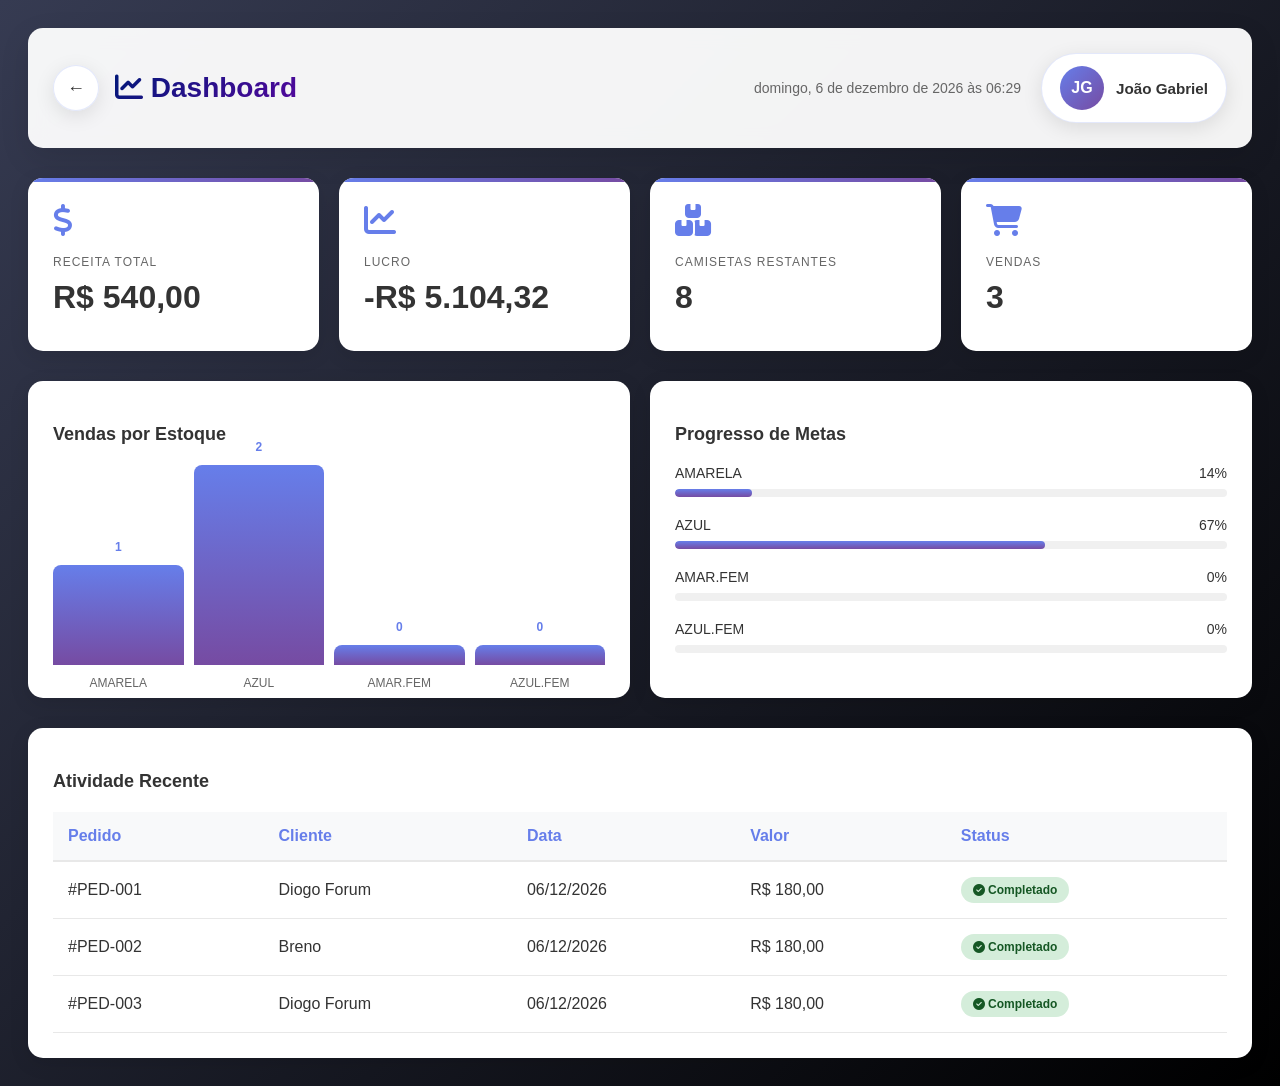
==== dashboard/dash.html @ a91e8b3b "feat: add user dashboard and profile management features - Created a new dashboard page (dash.html) " ====
<!DOCTYPE html>
<html lang="pt-BR">
<head>
    <meta charset="UTF-8">
    <meta name="viewport" content="width=device-width, initial-scale=1.0">
    <title>Dashboard Moderno</title>
    <link rel="stylesheet" href="https://cdnjs.cloudflare.com/ajax/libs/font-awesome/6.4.0/css/all.min.css">
    <link rel="stylesheet" href="dash.css">
</head>
<body>
    <div class="container">
        <!-- Header -->
        <div class="header">
            <div class="header-left">
                <a class="back-portfolio" href="../index.html" aria-label="Voltar ao Portfolio">←</a>
                <div>
                    <h1><i class="fas fa-chart-line"></i> Dashboard</h1>
                </div>
            </div>
            <div class="header-info">
                <div class="date-time">
                    <p id="datetime"></p>
                </div>
                <div class="user-menu">
                    <a class="user-button" href="../usuario.html">
                        <span id="dashboardAvatar" class="avatar">JG</span>
                        <span id="dashboardUserName" class="user-name">João Gabriel</span>
                    </a>
                </div>
            </div>
        </div>

        <!-- KPI Cards -->
        <div class="cards-grid">
            <div class="card">
                <div class="card-icon"><i class="fas fa-dollar-sign"></i></div>
                <div id="card-receita-titulo" class="card-title">Receita Total</div>
                <div id="card-receita-valor" class="card-value">R$ 0,00</div>
                <div id="card-receita-growth" class="card-growth"></div>
            </div>

            <div class="card">
                <div class="card-icon"><i class="fas fa-chart-line"></i></div>
                <div class="card-title">Lucro</div>
                <div id="card-lucro-valor" class="card-value">R$ 0,00</div>
                <div id="card-lucro-growth" class="card-growth"></div>
            </div>

            <div class="card">
                <div class="card-icon"><i class="fas fa-boxes"></i></div>
                <div class="card-title">CAMISETAS RESTANTES</div>
                <div id="card-estoque-restante-valor" class="card-value">0</div>
                <div id="card-estoque-growth" class="card-growth"></div>
            </div>

            <div class="card">
                <div class="card-icon"><i class="fas fa-shopping-cart"></i></div>
                <div class="card-title">Vendas</div>
                <div id="card-vendas-valor" class="card-value">0</div>
                <div id="card-vendas-growth" class="card-growth"></div>
            </div>
        </div>

        <!-- Charts Grid -->
        <div class="charts-grid">
            <!-- Bar Chart -->
            <div class="chart-container">
                <h3 id="chartTitle" class="chart-title">Vendas por Estoque</h3>
                <div class="bar-chart">
                    <div id="barra-amarela" class="bar">
                        <span class="bar-value">0</span>
                        <span class="bar-label">AMARELA</span>
                    </div>
                    <div id="barra-azul" class="bar">
                        <span class="bar-value">0</span>
                        <span class="bar-label">AZUL</span>
                    </div>
                    <div id="barra-amar-fem" class="bar">
                        <span class="bar-value">0</span>
                        <span class="bar-label">AMAR.FEM</span>
                    </div>
                    <div id="barra-azul-fem" class="bar">
                        <span class="bar-value">0</span>
                        <span class="bar-label">AZUL.FEM</span>
                    </div>
                </div>
            </div>

            <!-- Progress Chart -->
            <div class="chart-container">
                <h3 class="chart-title">Progresso de Metas</h3>

                <div id="progresso-amarela" class="progress-item">
                    <div class="progress-label">
                        <span class="progress-name">AMARELA</span>
                        <span class="progress-percent">0%</span>
                    </div>
                    <div class="progress-bar">
                        <div class="progress-fill" style="width: 0%"></div>
                    </div>
                </div>

                <div id="progresso-azul" class="progress-item">
                    <div class="progress-label">
                        <span class="progress-name">AZUL</span>
                        <span class="progress-percent">0%</span>
                    </div>
                    <div class="progress-bar">
                        <div class="progress-fill" style="width: 0%"></div>
                    </div>
                </div>

                <div id="progresso-amar-fem" class="progress-item">
                    <div class="progress-label">
                        <span class="progress-name">AMAR.FEM</span>
                        <span class="progress-percent">0%</span>
                    </div>
                    <div class="progress-bar">
                        <div class="progress-fill" style="width: 0%"></div>
                    </div>
                </div>

                <div id="progresso-azul-fem" class="progress-item">
                    <div class="progress-label">
                        <span class="progress-name">AZUL.FEM</span>
                        <span class="progress-percent">0%</span>
                    </div>
                    <div class="progress-bar">
                        <div class="progress-fill" style="width: 0%"></div>
                    </div>
                </div>
            </div>
        </div>

        <!-- Recent Activity Table -->
        <div class="table-container">
            <h3 class="chart-title">Atividade Recente</h3>
            <table>
                <thead>
                    <tr>
                        <th>Pedido</th>
                        <th>Cliente</th>
                        <th>Data</th>
                        <th>Valor</th>
                        <th>Status</th>
                    </tr>
                </thead>
                <tbody id="recentActivityBody"></tbody>
            </table>
        </div>

    </div>

    <script>
        function updateDateTime() {
            const now = new Date();
            const options = {
                weekday: "long",
                year: "numeric",
                month: "long",
                day: "numeric",
                hour: "2-digit",
                minute: "2-digit"
            };
            document.getElementById("datetime").textContent = now.toLocaleDateString("pt-BR", options);
        }

        function applySavedMode() {
            const saved = localStorage.getItem("darkMode");
            if (saved === "on") {
                document.body.classList.add("dark-mode");
            } else {
                document.body.classList.remove("dark-mode");
            }
        }

        function formatInitials(fullName) {
            const parts = fullName.trim().split(/\s+/).filter(Boolean);
            if (parts.length === 0) return "??";
            if (parts.length === 1) return parts[0].slice(0, 2).toUpperCase();
            return (parts[0][0] + parts[parts.length - 1][0]).toUpperCase();
        }

        function applyStoredProfile() {
            const name = localStorage.getItem("profileName") || "João Gabriel";
            const avatar = document.getElementById("dashboardAvatar");
            const nameEl = document.getElementById("dashboardUserName");
            if (avatar) avatar.textContent = formatInitials(name);
            if (nameEl) nameEl.textContent = name.length > 30 ? name.slice(0, 30) + "…" : name;
        }

        function normalizeText(value) {
            return String(value || '')
                .normalize('NFD')
                .replace(/[\u0300-\u036f]/g, '')
                .toLowerCase()
                .trim();
        }

        function parseCSV(csvText) {
            return csvText
                .replace(/\r/g, '')
                .split('\n')
                .map((line) => line.trim())
                .filter((line) => line.split(';').some((cell) => cell.trim() !== ''))
                .map((line) => line.split(';').map((cell) => cell.trim()));
        }

        function toNumber(value) {
            const numeric = parseFloat(
                String(value || '')
                    .replace(/\./g, '')
                    .replace(/,/g, '.')
                    .replace(/[^0-9.\-]/g, '')
            );
            return Number.isNaN(numeric) ? 0 : numeric;
        }
function formatCurrency(value) {
            const number = toNumber(value);
            return number.toLocaleString("pt-BR", {
                style: "currency",
                currency: "BRL",
                minimumFractionDigits: 2,
                maximumFractionDigits: 2
            });
        }

        function findHeaderIndex(rows, terms) {
            return rows.findIndex((row) =>
                terms.every((term) => row.some((cell) => normalizeText(cell).includes(normalizeText(term))))
            );
        }

        function getColumnIndex(row, term) {
            return row.findIndex((cell) => normalizeText(cell).includes(normalizeText(term)));
        }

        function setCardValues(summary) {
            const receitaEl = document.getElementById("card-receita-valor");
            const lucroEl = document.getElementById("card-lucro-valor");
            const vendasEl = document.getElementById("card-vendas-valor");
            const estoqueEl = document.getElementById("card-estoque-restante-valor");
            if (receitaEl) {
                receitaEl.textContent = formatCurrency(summary.receita);
            }
            if (lucroEl) {
                lucroEl.textContent = formatCurrency(summary.lucro);
                lucroEl.style.color = summary.lucro < 0 ? "#ff4d4f" : "";
            }
            if (vendasEl) {
                vendasEl.textContent = String(summary.totalVendas);
            }
            if (estoqueEl) {
                estoqueEl.textContent = String(summary.totalEstoqueRestante);
            }
        }

        function updateProgress(id, percent) {
            const progressItem = document.getElementById(id);
            if (!progressItem) return;
            const percentEl = progressItem.querySelector(".progress-percent");
            const fillEl = progressItem.querySelector(".progress-fill");
            if (percentEl) {
                percentEl.textContent = `${percent}%`;
            }
            if (fillEl) {
                fillEl.style.width = `${percent}%`;
            }
        }

        function renderClientRows(clients) {
            const tbody = document.getElementById("recentActivityBody");
            if (!tbody) return;
            tbody.innerHTML = "";
            clients.forEach((client, index) => {
                const row = document.createElement("tr");
                row.innerHTML = `
                    <td>#PED-${String(index + 1).padStart(3, "0")}</td>
                    <td>${client.name}</td>
                    <td>${client.date}</td>
                    <td>${client.value}</td>
                    <td><span class="status-badge status-active"><i class="fas fa-check-circle"></i> Completado</span></td>
                `;
                tbody.appendChild(row);
            });
        }

        async function carregarDadosDashboard() {
            try {
                const response = await fetch("Gastos.Ganhos.csv");
                if (!response.ok) {
                    throw new Error(`Falha no fetch: ${response.status}`);
                }
                const csvText = await response.text();
                const rows = parseCSV(csvText);

                const summaryHeaderIndex = findHeaderIndex(rows, ["Total Recebido", "Lucro"]);
                if (summaryHeaderIndex >= 0 && rows[summaryHeaderIndex + 1]) {
                    const headerRow = rows[summaryHeaderIndex];
                    const dataRow = rows[summaryHeaderIndex + 1];
                    const receitaIndex = getColumnIndex(headerRow, "Total Recebido");
                    const lucroIndex = getColumnIndex(headerRow, "Lucro");
                    setCardValues({
                        receita: dataRow[receitaIndex] || "0",
                        lucro: dataRow[lucroIndex] || "0",
                        totalVendas: 0,
                        totalEstoqueRestante: 0
                    });
                }

                const stockBlocks = ["AMARELA", "AZUL", "AMAR.FEM", "AZUL.FEM"].map((name) => ({
                    name,
                    total: 0,
                    sold: 0,
                    remaining: 0
                }));

                for (let rowIndex = 0; rowIndex < rows.length; rowIndex += 1) {
                    const row = rows[rowIndex];
                    const blockName = normalizeText(row[13] || "");
                    const blockIndex = stockBlocks.findIndex((block) => normalizeText(block.name) === blockName);
                    if (blockIndex < 0) continue;
                    const isHeaderRow = normalizeText(row[14] || "") === "quantidade" &&
                        normalizeText(row[15] || "") === "quantidade vendida" &&
                        normalizeText(row[16] || "") === "quantidade restante";
                    if (!isHeaderRow) continue;

                    for (let nextIndex = rowIndex + 1; nextIndex < rows.length; nextIndex += 1) {
                        const nextRow = rows[nextIndex];
                        const nextBlockName = normalizeText(nextRow[13] || "");
                        if (!nextBlockName) break;
                        if (["pacote"].includes(nextBlockName) || stockBlocks.some((block) => normalizeText(block.name) === nextBlockName && normalizeText(rows[nextIndex][14] || "") === "quantidade")) {
                            break;
                        }
                        const quantity = toNumber(nextRow[14] || "0");
                        const sold = toNumber(nextRow[15] || "0");
                        const remaining = toNumber(nextRow[16] || "0");
                        if (quantity === 0 && sold === 0 && remaining === 0) continue;
                        stockBlocks[blockIndex].total += quantity;
                        stockBlocks[blockIndex].sold += sold;
                        stockBlocks[blockIndex].remaining += remaining;
                    }
                }

                const totalVendas = stockBlocks.reduce((sum, block) => sum + block.sold, 0);
                const totalEstoqueRestante = stockBlocks.reduce((sum, block) => sum + block.remaining, 0);
                const maxSold = Math.max(...stockBlocks.map((block) => block.sold), 1);

                stockBlocks.forEach((block) => {
                    const idMap = {
                        "AMARELA": "barra-amarela",
                        "AZUL": "barra-azul",
                        "AMAR.FEM": "barra-amar-fem",
                        "AZUL.FEM": "barra-azul-fem"
                    };
                    const progressMap = {
                        "AMARELA": "progresso-amarela",
                        "AZUL": "progresso-azul",
                        "AMAR.FEM": "progresso-amar-fem",
                        "AZUL.FEM": "progresso-azul-fem"
                    };
                    const barHeight = Math.max(10, Math.round((block.sold / maxSold) * 100));
                    const soldPercent = block.total > 0 ? Math.round((block.sold / block.total) * 100) : 0;

                    const barEl = document.getElementById(idMap[block.name]);
                    if (barEl) {
                        barEl.style.height = `${barHeight}%`;
                        const valueSpan = barEl.querySelector(".bar-value");
                        const labelSpan = barEl.querySelector(".bar-label");
                        if (valueSpan) valueSpan.textContent = String(block.sold);
                        if (labelSpan) labelSpan.textContent = block.name;
                    }

                    updateProgress(progressMap[block.name], soldPercent);
                });

                setCardValues({
                    receita: document.getElementById("card-receita-valor")?.textContent || "0",
                    lucro: document.getElementById("card-lucro-valor")?.textContent || "0",
                    totalVendas,
                    totalEstoqueRestante
                });

                const clientHeaderIndex = findHeaderIndex(rows, ["Cliente", "Metodo de pagamento", "Valor Pago"]);
                if (clientHeaderIndex >= 0) {
                    const clientHeader = rows[clientHeaderIndex];
                    const clienteCol = getColumnIndex(clientHeader, "Cliente");
                    const metodoCol = getColumnIndex(clientHeader, "Metodo de pagamento");
                    const valorCol = getColumnIndex(clientHeader, "Valor Pago");
                    const clients = [];

                    for (let nextIndex = clientHeaderIndex + 1; nextIndex < rows.length; nextIndex += 1) {
                        const nextRow = rows[nextIndex];
                        const name = nextRow[clienteCol] || "";
                        const method = nextRow[metodoCol] || "";
                        const value = nextRow[valorCol] || "";
                        if (!name && !method && !value) break;
                        if (!name || !method) continue;
                        clients.push({
                            name,
                            method,
                            value: formatCurrency(value),
                            date: new Date().toLocaleDateString("pt-BR")
                        });
                    }

                    renderClientRows(clients);
                }
            } catch (error) {
                console.error("Erro ao carregar dados do dashboard:", error);
            }
        }

        document.addEventListener("DOMContentLoaded", () => {
            updateDateTime();
            applySavedMode();
            applyStoredProfile();
            carregarDadosDashboard();
        });
    </script>
</body>
</html>
---- dashboard/dash.css ----
:root {
    --bg: linear-gradient(135deg, #363b52 0%, #000000 100%);
    --text: #333;
    --muted: #666;
    --card-bg: #ffffff;
    --panel-bg: rgba(255, 255, 255, 0.95);
    --header-gradient: linear-gradient(135deg, #021879 0%, #52089c 100%);
    --accent: #667eea;
    --bar-bg: linear-gradient(180deg, #667eea 0%, #764ba2 100%);
    --progress-bg: #f0f0f0;
    --input-bg: #f9fbff;
    --input-border: #d9e1f1;
    --setting-bg: #f7f8ff;
    --dropdown-bg: white;
    --table-head-bg: #f8f9fa;
    --row-hover-bg: #f8f9fa;
    --shadow: 0 5px 20px rgba(0, 0, 0, 0.1);
    --shadow-strong: 0 10px 30px rgba(0, 0, 0, 0.1);
}

body {
    font-family: 'Segoe UI', Tahoma, Geneva, Verdana, sans-serif;
    background: var(--bg);
    color: var(--text);
    min-height: 100vh;
    padding: 20px;
}

body.dark-mode {
    --bg: linear-gradient(135deg, #09101f 0%, #141b34 100%);
    --text: #e9efff;
    --muted: #9cb3d7;
    --card-bg: rgba(15, 20, 38, 0.98);
    --panel-bg: rgba(14, 19, 36, 0.92);
    --header-gradient: linear-gradient(135deg, #7298ff 0%, #b16cff 100%);
    --accent: #7d9bff;
    --bar-bg: linear-gradient(180deg, #7d9bff 0%, #8e72ff 100%);
    --progress-bg: rgba(255, 255, 255, 0.08);
    --input-bg: rgba(255, 255, 255, 0.05);
    --input-border: rgba(255, 255, 255, 0.14);
    --setting-bg: rgba(255, 255, 255, 0.06);
    --dropdown-bg: rgba(18, 24, 44, 0.97);
    --table-head-bg: rgba(24, 33, 62, 0.92);
    --row-hover-bg: rgba(24, 33, 62, 0.92);
    --shadow: 0 5px 20px rgba(0, 0, 0, 0.24);
    --shadow-strong: 0 10px 30px rgba(0, 0, 0, 0.28);
}

.container {
    max-width: 1400px;
    margin: 0 auto;
}

.panel-loading {
    display: flex;
    justify-content: center;
    align-items: center;
    min-height: 180px;
    color: var(--muted);
    font-size: 1rem;
}

.panel-error {
    padding: 24px;
    background: var(--panel-bg);
    border-radius: 18px;
    box-shadow: var(--shadow);
    color: var(--text);
    text-align: center;
}

/* Header */
.header {
    background: var(--panel-bg);
    backdrop-filter: blur(10px);
    padding: 25px;
    border-radius: 15px;
    margin-bottom: 30px;
    display: flex;
    justify-content: space-between;
    align-items: center;
    box-shadow: 0 10px 30px rgba(0, 0, 0, 0.1);
}

.header-left {
    display: flex;
    align-items: center;
    gap: 16px;
}

.back-portfolio {
    width: 44px;
    height: 44px;
    display: inline-flex;
    align-items: center;
    justify-content: center;
    border-radius: 50%;
    background: rgba(255, 255, 255, 0.95);
    color: var(--text);
    text-decoration: none;
    font-size: 18px;
    border: 1px solid rgba(102, 126, 234, 0.18);
    box-shadow: var(--shadow);
    transition: transform 0.2s ease, box-shadow 0.2s ease, background 0.2s ease;
}

.back-portfolio:hover {
    transform: translateY(-1px);
    box-shadow: 0 14px 30px rgba(15, 40, 75, 0.14);
}

body.dark-mode .back-portfolio {
    background: rgba(255, 255, 255, 0.08);
    border-color: rgba(255, 255, 255, 0.18);
    color: var(--text);
}

.header h1 {
    color: var(--text);
    font-size: 28px;
    background: var(--header-gradient);
    -webkit-background-clip: text;
    -webkit-text-fill-color: transparent;
    background-clip: text;
}

.header-info {
    display: flex;
    gap: 20px;
    align-items: center;
}

.user-button {
    display: inline-flex;
    align-items: center;
    gap: 12px;
    padding: 12px 18px;
    border-radius: 999px;
    background: var(--card-bg);
    color: var(--text);
    text-decoration: none;
    font-weight: 700;
    border: 1px solid rgba(102, 126, 234, 0.18);
    box-shadow: var(--shadow);
    transition: transform 0.2s ease, box-shadow 0.2s ease, background 0.2s ease;
}

.user-button:hover {
    transform: translateY(-1px);
    box-shadow: 0 14px 30px rgba(0, 0, 0, 0.16);
}

.user-button .avatar {
    width: 44px;
    height: 44px;
    border-radius: 50%;
    display: inline-flex;
    align-items: center;
    justify-content: center;
    background: linear-gradient(135deg, #667eea 0%, #764ba2 100%);
    color: white;
    font-weight: 800;
}

.user-button .user-name {
    font-size: 0.95rem;
    color: var(--text);
}

body.dark-mode .user-button {
    background: rgba(255, 255, 255, 0.05);
    border-color: rgba(255, 255, 255, 0.12);
}

body.dark-mode .user-button .user-name {
    color: var(--text);
}

.date-time {
    color: var(--muted);
    font-size: 14px;
}

/* Cards Grid */
.cards-grid {
    display: grid;
    grid-template-columns: repeat(auto-fit, minmax(250px, 1fr));
    gap: 20px;
    margin-bottom: 30px;
}

.card {
    background: var(--card-bg);
    padding: 25px;
    border-radius: 15px;
    box-shadow: var(--shadow);
    transition: all 0.3s ease;
    position: relative;
    overflow: hidden;
    animation: slideIn 0.5s ease-out;
}

.card:hover {
    transform: translateY(-10px);
    box-shadow: 0 15px 40px rgba(0, 0, 0, 0.2);
}

.card::before {
    content: '';
    position: absolute;
    top: 0;
    left: 0;
    right: 0;
    height: 4px;
    background: linear-gradient(90deg, #667eea, #764ba2);
}

.card-icon {
    font-size: 32px;
    margin-bottom: 15px;
    color: #667eea;
}

.card-title {
    color: var(--muted);
    font-size: 12px;
    text-transform: uppercase;
    letter-spacing: 1px;
    margin-bottom: 10px;
}

.card-value {
    font-size: 32px;
    font-weight: bold;
    color: var(--text);
    margin-bottom: 10px;
}

.card-growth {
    font-size: 13px;
    color: #27ae60;
}

.card-growth.negative {
    color: #e74c3c;
}

/* Charts Grid */
.charts-grid {
    display: grid;
    grid-template-columns: repeat(auto-fit, minmax(300px, 1fr));
    gap: 20px;
    margin-bottom: 30px;
}

.chart-container {
    background: var(--card-bg);
    padding: 25px;
    border-radius: 15px;
    box-shadow: var(--shadow);
    animation: slideIn 0.5s ease-out;
}

.chart-title {
    font-size: 18px;
    font-weight: 600;
    color: var(--text);
    margin-bottom: 20px;
}

/* Bar Chart */
.bar-chart {
    display: flex;
    align-items: flex-end;
    gap: 10px;
    height: 200px;
    justify-content: space-around;
}

.bar {
    flex: 1;
    background: var(--bar-bg);
    border-radius: 8px 8px 0 0;
    position: relative;
    transition: all 0.3s ease;
}

.bar:hover {
    filter: brightness(1.1);
}

.bar-1 { height: 40%; }
.bar-2 { height: 55%; }
.bar-3 { height: 65%; }
.bar-4 { height: 72%; }
.bar-5 { height: 85%; }

.bar-label {
    position: absolute;
    bottom: -25px;
    left: 0;
    right: 0;
    text-align: center;
    font-size: 12px;
    color: var(--muted);
}

.bar-value {
    position: absolute;
    top: -25px;
    left: 0;
    right: 0;
    text-align: center;
    font-size: 12px;
    font-weight: bold;
    color: var(--accent);
}

/* Progress Bars */
.progress-item {
    margin-bottom: 20px;
}

.progress-label {
    display: flex;
    justify-content: space-between;
    margin-bottom: 8px;
    font-size: 14px;
    color: var(--text);
}

.progress-bar {
    width: 100%;
    height: 8px;
    background: var(--progress-bg);
    border-radius: 4px;
    overflow: hidden;
}

.progress-fill {
    height: 100%;
    background: var(--bar-bg);
    border-radius: 4px;
    transition: width 0.5s ease;
}

.progress-75 { width: 75%; }
.progress-92 { width: 92%; }
.progress-68 { width: 68%; }
.progress-88 { width: 88%; }

/* Table */
.table-container {
    background: var(--card-bg);
    padding: 25px;
    border-radius: 15px;
    box-shadow: var(--shadow);
    overflow-x: auto;
    animation: slideIn 0.5s ease-out;
}

table {
    width: 100%;
    border-collapse: collapse;
}

thead {
    background: var(--table-head-bg);
}

th {
    padding: 15px;
    text-align: left;
    color: var(--accent);
    font-weight: 600;
    border-bottom: 2px solid #e8e8e8;
}

td {
    padding: 15px;
    border-bottom: 1px solid #e8e8e8;
    color: var(--text);
}

tr:hover {
    background: var(--row-hover-bg);
}

.status-badge {
    display: inline-block;
    padding: 6px 12px;
    border-radius: 20px;
    font-size: 12px;
    font-weight: 600;
}

.status-active {
    background: #d4edda;
    color: #155724;
}

.status-pending {
    background: #fff3cd;
    color: #856404;
}

.status-inactive {
    background: #f8d7da;
    color: #721c24;
}

/* Animations */
@keyframes slideIn {
    from {
        opacity: 0;
        transform: translateY(20px);
    }
    to {
        opacity: 1;
        transform: translateY(0);
    }
}

/* Responsive */
@media (max-width: 768px) {
    .header {
        flex-direction: column;
        text-align: center;
        gap: 15px;
    }

    .header-info {
        flex-direction: column;
    }

    .cards-grid {
        grid-template-columns: 1fr;
    }

    .charts-grid {
        grid-template-columns: 1fr;
    }
}
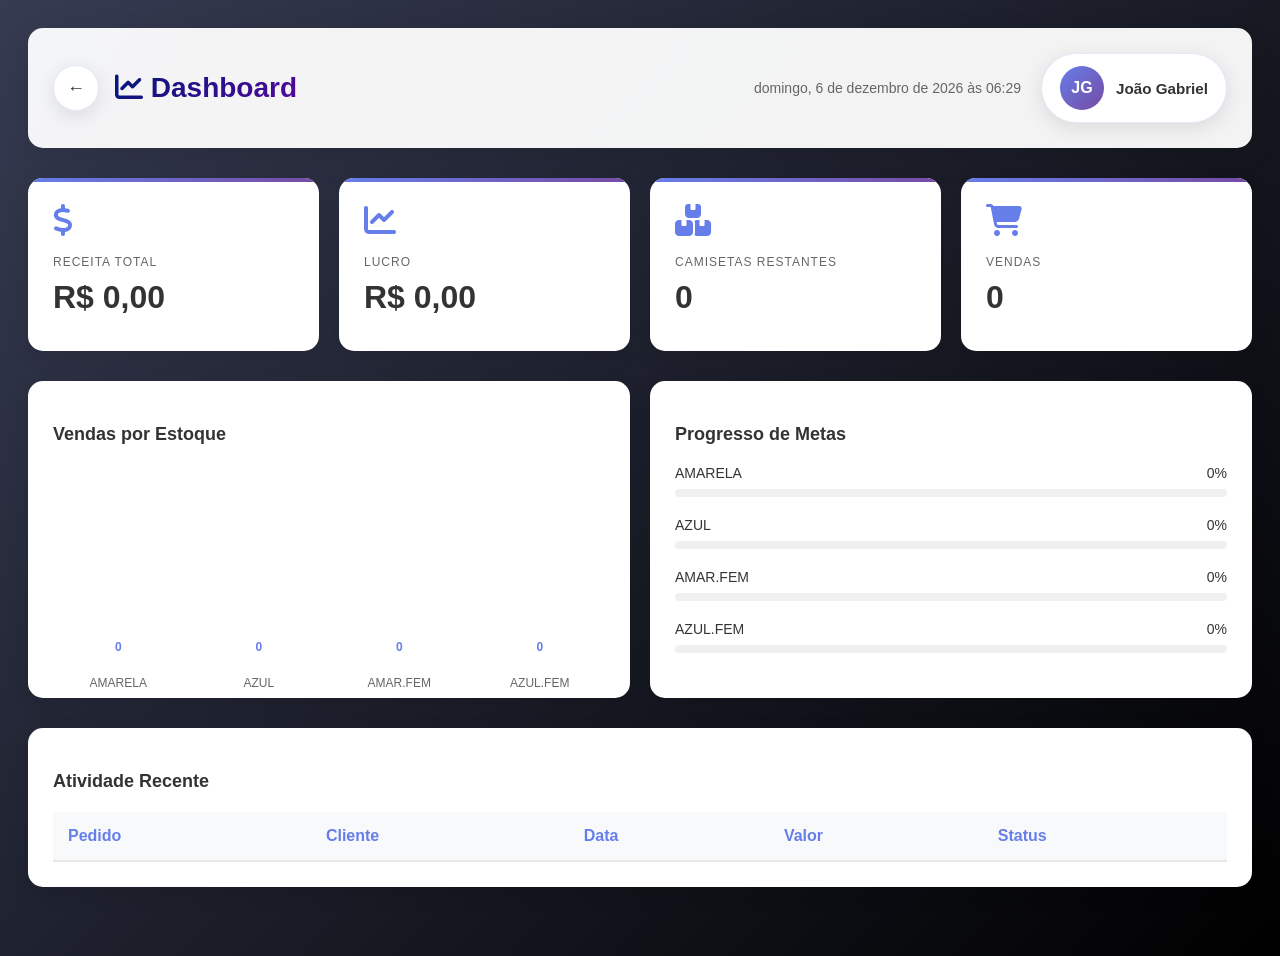
==== commit 07c6f129: "commit para desligar" ====
--- a/dashboard/dash.html
+++ b/dashboard/dash.html
@@ -151,272 +151,184 @@
 
     </div>
 
-    <script>
-        function updateDateTime() {
-            const now = new Date();
-            const options = {
-                weekday: "long",
-                year: "numeric",
-                month: "long",
-                day: "numeric",
-                hour: "2-digit",
-                minute: "2-digit"
-            };
-            document.getElementById("datetime").textContent = now.toLocaleDateString("pt-BR", options);
-        }
-
-        function applySavedMode() {
-            const saved = localStorage.getItem("darkMode");
-            if (saved === "on") {
-                document.body.classList.add("dark-mode");
-            } else {
-                document.body.classList.remove("dark-mode");
-            }
-        }
-
-        function formatInitials(fullName) {
-            const parts = fullName.trim().split(/\s+/).filter(Boolean);
-            if (parts.length === 0) return "??";
-            if (parts.length === 1) return parts[0].slice(0, 2).toUpperCase();
-            return (parts[0][0] + parts[parts.length - 1][0]).toUpperCase();
-        }
-
-        function applyStoredProfile() {
-            const name = localStorage.getItem("profileName") || "João Gabriel";
-            const avatar = document.getElementById("dashboardAvatar");
-            const nameEl = document.getElementById("dashboardUserName");
-            if (avatar) avatar.textContent = formatInitials(name);
-            if (nameEl) nameEl.textContent = name.length > 30 ? name.slice(0, 30) + "…" : name;
-        }
-
-        function normalizeText(value) {
-            return String(value || '')
-                .normalize('NFD')
-                .replace(/[\u0300-\u036f]/g, '')
-                .toLowerCase()
-                .trim();
-        }
-
-        function parseCSV(csvText) {
-            return csvText
-                .replace(/\r/g, '')
-                .split('\n')
-                .map((line) => line.trim())
-                .filter((line) => line.split(';').some((cell) => cell.trim() !== ''))
-                .map((line) => line.split(';').map((cell) => cell.trim()));
-        }
-
-        function toNumber(value) {
-            const numeric = parseFloat(
-                String(value || '')
-                    .replace(/\./g, '')
-                    .replace(/,/g, '.')
-                    .replace(/[^0-9.\-]/g, '')
-            );
-            return Number.isNaN(numeric) ? 0 : numeric;
-        }
-function formatCurrency(value) {
-            const number = toNumber(value);
-            return number.toLocaleString("pt-BR", {
-                style: "currency",
-                currency: "BRL",
-                minimumFractionDigits: 2,
-                maximumFractionDigits: 2
+                    <script>
+function updateDateTime() {
+    const now = new Date();
+    const options = {
+        weekday: "long",
+        year: "numeric",
+        month: "long",
+        day: "numeric",
+        hour: "2-digit",
+        minute: "2-digit"
+    };
+    const datetime = document.getElementById("datetime");
+    if (datetime) {
+        datetime.textContent = now.toLocaleDateString("pt-BR", options);
+    }
+}
+
+function applySavedMode() {
+    const saved = localStorage.getItem("darkMode");
+    if (saved === "on") {
+        document.body.classList.add("dark-mode");
+    } else {
+        document.body.classList.remove("dark-mode");
+    }
+}
+
+function formatInitials(fullName) {
+    const parts = fullName.trim().split(/\s+/).filter(Boolean);
+    if (parts.length === 0) return "??";
+    if (parts.length === 1) return parts[0].slice(0, 2).toUpperCase();
+    return (parts[0][0] + parts[parts.length - 1][0]).toUpperCase();
+}
+
+function applyStoredProfile() {
+    const name = localStorage.getItem("profileName") || "João Gabriel";
+    const avatar = document.getElementById("dashboardAvatar");
+    const nameEl = document.getElementById("dashboardUserName");
+    if (avatar) avatar.textContent = formatInitials(name);
+    if (nameEl) nameEl.textContent = name.length > 30 ? name.slice(0, 30) + "…" : name;
+}
+
+window.onload = async function carregarDadosDashboard() {
+    updateDateTime();
+    applySavedMode();
+    applyStoredProfile();
+
+    try {
+        const url = 'https://docs.google.com/spreadsheets/d/e/2PACX-1vTMzFzlSDwUT0Q9s-rnZiRWW0VIz5W09lz6qm_vE_nCIybGKQ9UTXbkA_F9deydKymZ4_5dzcCixJPI/pub?output=csv';
+        const resposta = await fetch(url);
+        const textoCSV = await resposta.text();
+        
+        // Quebra as linhas limpando retornos de carro
+        const linhas = textoCSV.split(/\r?\n/);
+        
+        const estoque = {
+            'AMARELA': { total: 0, vendido: 0 },
+            'AZUL': { total: 0, vendido: 0 },
+            'AMAR.FEM': { total: 0, vendido: 0 },
+            'AZUL.FEM': { total: 0, vendido: 0 }
+        };
+        
+        let blocoAtual = null;
+        const tabelaClientesBody = document.getElementById('recentActivityBody');
+        if (tabelaClientesBody) tabelaClientesBody.innerHTML = '';
+
+        for (let i = 0; i < linhas.length; i++) {
+            let linha = linhas[i].trim();
+            if (!linha) continue;
+
+            // Divide por vírgula considerando possíveis aspas do Sheets
+            let colunas = linha.split(/,(?=(?:(?:[^"]*"){2})*[^"]*$)/);
+            // Limpa as aspas de todas as células de forma robusta
+            let dados = colunas.map(c => c.replace(/^"|"$/g, '').trim());
+
+            // 1. FINANCEIRO (Busca dinâmica por texto em qualquer coluna)
+            dados.forEach((celula, idx) => {
+                if (celula.includes("Total Recebido") && dados[idx + 1]) {
+                    faturamento = parseFloat(dados[idx + 1].replace(/\./g, '').replace(',', '.')) || 0;
+                }
+                if (celula.includes("Lucro") && dados[idx + 1]) {
+                    lucro = parseFloat(dados[idx + 1].replace(/\./g, '').replace(',', '.')) || 0;
+                }
             });
-        }
-
-        function findHeaderIndex(rows, terms) {
-            return rows.findIndex((row) =>
-                terms.every((term) => row.some((cell) => normalizeText(cell).includes(normalizeText(term))))
-            );
-        }
-
-        function getColumnIndex(row, term) {
-            return row.findIndex((cell) => normalizeText(cell).includes(normalizeText(term)));
-        }
-
-        function setCardValues(summary) {
-            const receitaEl = document.getElementById("card-receita-valor");
-            const lucroEl = document.getElementById("card-lucro-valor");
-            const vendasEl = document.getElementById("card-vendas-valor");
-            const estoqueEl = document.getElementById("card-estoque-restante-valor");
-            if (receitaEl) {
-                receitaEl.textContent = formatCurrency(summary.receita);
-            }
-            if (lucroEl) {
-                lucroEl.textContent = formatCurrency(summary.lucro);
-                lucroEl.style.color = summary.lucro < 0 ? "#ff4d4f" : "";
-            }
-            if (vendasEl) {
-                vendasEl.textContent = String(summary.totalVendas);
-            }
-            if (estoqueEl) {
-                estoqueEl.textContent = String(summary.totalEstoqueRestante);
-            }
-        }
-
-        function updateProgress(id, percent) {
-            const progressItem = document.getElementById(id);
-            if (!progressItem) return;
-            const percentEl = progressItem.querySelector(".progress-percent");
-            const fillEl = progressItem.querySelector(".progress-fill");
-            if (percentEl) {
-                percentEl.textContent = `${percent}%`;
-            }
-            if (fillEl) {
-                fillEl.style.width = `${percent}%`;
-            }
-        }
-
-        function renderClientRows(clients) {
-            const tbody = document.getElementById("recentActivityBody");
-            if (!tbody) return;
-            tbody.innerHTML = "";
-            clients.forEach((client, index) => {
-                const row = document.createElement("tr");
-                row.innerHTML = `
-                    <td>#PED-${String(index + 1).padStart(3, "0")}</td>
-                    <td>${client.name}</td>
-                    <td>${client.date}</td>
-                    <td>${client.value}</td>
-                    <td><span class="status-badge status-active"><i class="fas fa-check-circle"></i> Completado</span></td>
+
+            // 2. ESTOQUE (Busca nas colunas centrais)
+            for (let j = 0; j < dados.length; j++) {
+                let valorCaixaalta = dados[j].toUpperCase();
+                if (['AMARELA', 'AZUL', 'AMAR.FEM', 'AZUL.FEM'].includes(valorCaixaalta)) {
+                    blocoAtual = valorCaixaalta;
+                }
+            }
+
+            if (blocoAtual && ['P', 'M', 'G', 'GG'].includes(dados[4])) {
+                let qtdTotal = parseInt(dados[5]) || 0;
+                let qtdVendida = parseInt(dados[6]) || 0;
+                
+                estoque[blocoAtual].total += qtdTotal;
+                estoque[blocoAtual].vendido += qtdVendida;
+                totalVendas += qtdVendida;
+            }
+
+            // 3. CLIENTES ATIVIDADE RECENTE
+            if (dados[11] && i > 1 && !dados[11].includes("Cliente") && !dados[11].includes("Total") && !dados[11].includes("Lucro")) {
+                const tr = document.createElement('tr');
+                tr.innerHTML = `
+                    <td>${dados[11]}</td>
+                    <td>${dados[12] || '—'}</td>
+                    <td>${dados[13] || '—'}</td>
+                    <td>${dados[14] || '—'}</td>
+                    <td>${dados[15] || '—'}</td>
+                    <td>${dados[16] ? 'R$ ' + dados[16] : '—'}</td>
                 `;
-                tbody.appendChild(row);
-            });
-        }
-
-        async function carregarDadosDashboard() {
-            try {
-                const response = await fetch("Gastos.Ganhos.csv");
-                if (!response.ok) {
-                    throw new Error(`Falha no fetch: ${response.status}`);
-                }
-                const csvText = await response.text();
-                const rows = parseCSV(csvText);
-
-                const summaryHeaderIndex = findHeaderIndex(rows, ["Total Recebido", "Lucro"]);
-                if (summaryHeaderIndex >= 0 && rows[summaryHeaderIndex + 1]) {
-                    const headerRow = rows[summaryHeaderIndex];
-                    const dataRow = rows[summaryHeaderIndex + 1];
-                    const receitaIndex = getColumnIndex(headerRow, "Total Recebido");
-                    const lucroIndex = getColumnIndex(headerRow, "Lucro");
-                    setCardValues({
-                        receita: dataRow[receitaIndex] || "0",
-                        lucro: dataRow[lucroIndex] || "0",
-                        totalVendas: 0,
-                        totalEstoqueRestante: 0
-                    });
-                }
-
-                const stockBlocks = ["AMARELA", "AZUL", "AMAR.FEM", "AZUL.FEM"].map((name) => ({
-                    name,
-                    total: 0,
-                    sold: 0,
-                    remaining: 0
-                }));
-
-                for (let rowIndex = 0; rowIndex < rows.length; rowIndex += 1) {
-                    const row = rows[rowIndex];
-                    const blockName = normalizeText(row[13] || "");
-                    const blockIndex = stockBlocks.findIndex((block) => normalizeText(block.name) === blockName);
-                    if (blockIndex < 0) continue;
-                    const isHeaderRow = normalizeText(row[14] || "") === "quantidade" &&
-                        normalizeText(row[15] || "") === "quantidade vendida" &&
-                        normalizeText(row[16] || "") === "quantidade restante";
-                    if (!isHeaderRow) continue;
-
-                    for (let nextIndex = rowIndex + 1; nextIndex < rows.length; nextIndex += 1) {
-                        const nextRow = rows[nextIndex];
-                        const nextBlockName = normalizeText(nextRow[13] || "");
-                        if (!nextBlockName) break;
-                        if (["pacote"].includes(nextBlockName) || stockBlocks.some((block) => normalizeText(block.name) === nextBlockName && normalizeText(rows[nextIndex][14] || "") === "quantidade")) {
-                            break;
-                        }
-                        const quantity = toNumber(nextRow[14] || "0");
-                        const sold = toNumber(nextRow[15] || "0");
-                        const remaining = toNumber(nextRow[16] || "0");
-                        if (quantity === 0 && sold === 0 && remaining === 0) continue;
-                        stockBlocks[blockIndex].total += quantity;
-                        stockBlocks[blockIndex].sold += sold;
-                        stockBlocks[blockIndex].remaining += remaining;
-                    }
-                }
-
-                const totalVendas = stockBlocks.reduce((sum, block) => sum + block.sold, 0);
-                const totalEstoqueRestante = stockBlocks.reduce((sum, block) => sum + block.remaining, 0);
-                const maxSold = Math.max(...stockBlocks.map((block) => block.sold), 1);
-
-                stockBlocks.forEach((block) => {
-                    const idMap = {
-                        "AMARELA": "barra-amarela",
-                        "AZUL": "barra-azul",
-                        "AMAR.FEM": "barra-amar-fem",
-                        "AZUL.FEM": "barra-azul-fem"
-                    };
-                    const progressMap = {
-                        "AMARELA": "progresso-amarela",
-                        "AZUL": "progresso-azul",
-                        "AMAR.FEM": "progresso-amar-fem",
-                        "AZUL.FEM": "progresso-azul-fem"
-                    };
-                    const barHeight = Math.max(10, Math.round((block.sold / maxSold) * 100));
-                    const soldPercent = block.total > 0 ? Math.round((block.sold / block.total) * 100) : 0;
-
-                    const barEl = document.getElementById(idMap[block.name]);
-                    if (barEl) {
-                        barEl.style.height = `${barHeight}%`;
-                        const valueSpan = barEl.querySelector(".bar-value");
-                        const labelSpan = barEl.querySelector(".bar-label");
-                        if (valueSpan) valueSpan.textContent = String(block.sold);
-                        if (labelSpan) labelSpan.textContent = block.name;
-                    }
-
-                    updateProgress(progressMap[block.name], soldPercent);
-                });
-
-                setCardValues({
-                    receita: document.getElementById("card-receita-valor")?.textContent || "0",
-                    lucro: document.getElementById("card-lucro-valor")?.textContent || "0",
-                    totalVendas,
-                    totalEstoqueRestante
-                });
-
-                const clientHeaderIndex = findHeaderIndex(rows, ["Cliente", "Metodo de pagamento", "Valor Pago"]);
-                if (clientHeaderIndex >= 0) {
-                    const clientHeader = rows[clientHeaderIndex];
-                    const clienteCol = getColumnIndex(clientHeader, "Cliente");
-                    const metodoCol = getColumnIndex(clientHeader, "Metodo de pagamento");
-                    const valorCol = getColumnIndex(clientHeader, "Valor Pago");
-                    const clients = [];
-
-                    for (let nextIndex = clientHeaderIndex + 1; nextIndex < rows.length; nextIndex += 1) {
-                        const nextRow = rows[nextIndex];
-                        const name = nextRow[clienteCol] || "";
-                        const method = nextRow[metodoCol] || "";
-                        const value = nextRow[valorCol] || "";
-                        if (!name && !method && !value) break;
-                        if (!name || !method) continue;
-                        clients.push({
-                            name,
-                            method,
-                            value: formatCurrency(value),
-                            date: new Date().toLocaleDateString("pt-BR")
-                        });
-                    }
-
-                    renderClientRows(clients);
-                }
-            } catch (error) {
-                console.error("Erro ao carregar dados do dashboard:", error);
-            }
-        }
-
-        document.addEventListener("DOMContentLoaded", () => {
-            updateDateTime();
-            applySavedMode();
-            applyStoredProfile();
-            carregarDadosDashboard();
+                if (tabelaClientesBody) tabelaClientesBody.appendChild(tr);
+            }
+        }
+
+        // CÁLCULO DE ITENS RESTANTES
+        let totalRestante = 0;
+        Object.keys(estoque).forEach(key => {
+            totalRestante += (estoque[key].total - estoque[key].vendido);
         });
-    </script>
+
+        // INJEÇÃO DOS VALORES FORMATADOS NOS CARDS
+        const receitaEl = document.getElementById('card-receita-valor');
+        if (receitaEl) {
+            receitaEl.textContent = `R$ ${faturamento.toLocaleString('pt-BR', {minimumFractionDigits: 2})}`;
+        }
+        
+        const cardLucro = document.getElementById('card-lucro-valor');
+        if (cardLucro) {
+            cardLucro.textContent = `R$ ${lucro.toLocaleString('pt-BR', {minimumFractionDigits: 2})}`;
+            cardLucro.style.color = lucro < 0 ? '#ef4444' : '#10b981';
+        }
+
+        const estoqueRestanteEl = document.getElementById('card-estoque-restante-valor');
+        if (estoqueRestanteEl) {
+            estoqueRestanteEl.textContent = totalRestante;
+        }
+
+        const vendasEl = document.getElementById('card-vendas-valor');
+        if (vendasEl) {
+            vendasEl.textContent = totalVendas;
+        }
+
+        // ATUALIZAÇÃO DO GRÁFICO VERTICAL
+        const atualizarBar = (id, valor) => {
+            const elemento = document.getElementById(id);
+            if (elemento) {
+                elemento.style.height = `${valor * 30}px`;
+                elemento.textContent = valor;
+            }
+        };
+
+        atualizarBar('barra-amarela', estoque['AMARELA'].vendido);
+        atualizarBar('barra-azul', estoque['AZUL'].vendido);
+        atualizarBar('barra-amar-fem', estoque['AMAR.FEM'].vendido);
+        atualizarBar('barra-azul-fem', estoque['AZUL.FEM'].vendido);
+
+        // ATUALIZAÇÃO DAS METAS HORIZONTAIS
+        const aplicarMeta = (id, vend, tot) => {
+            const pct = tot > 0 ? Math.round((vend / tot) * 100) : 0;
+            const el = document.getElementById(id);
+            if (el) {
+                el.style.width = `${pct}%`;
+                const label = el.parentElement.parentElement.querySelector('.progress-percentage');
+                if (label) label.textContent = `${pct}%`;
+            }
+        };
+
+        aplicarMeta('progresso-amarela', estoque['AMARELA'].vendido, estoque['AMARELA'].total);
+        aplicarMeta('progresso-azul', estoque['AZUL'].vendido, estoque['AZUL'].total);
+        aplicarMeta('progresso-amar-fem', estoque['AMAR.FEM'].vendido, estoque['AMAR.FEM'].total);
+        aplicarMeta('progresso-azul-fem', estoque['AZUL.FEM'].vendido, estoque['AZUL.FEM'].total);
+
+    } catch (e) {
+        console.error('Erro na atualização do painel:', e);
+    }
+};
+</script>
 </body>
 </html>
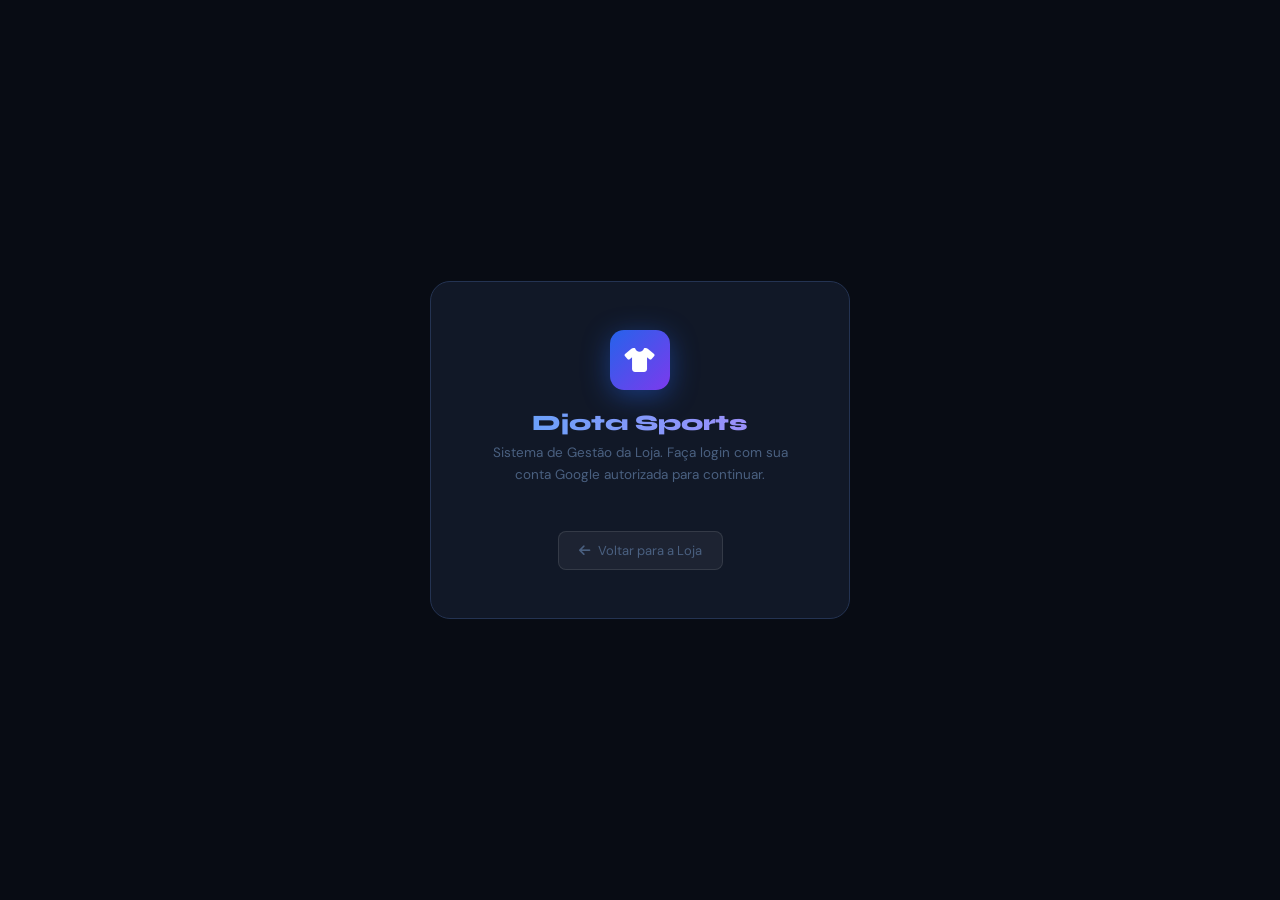
==== commit 1f6d5002: "feat: adicionar navegação para a loja e melhorias na gestão de estoque e vendas" ====
--- a/dashboard/dash.html
+++ b/dashboard/dash.html
@@ -1,334 +1,1328 @@
 <!DOCTYPE html>
 <html lang="pt-BR">
 <head>
-    <meta charset="UTF-8">
-    <meta name="viewport" content="width=device-width, initial-scale=1.0">
-    <title>Dashboard Moderno</title>
-    <link rel="stylesheet" href="https://cdnjs.cloudflare.com/ajax/libs/font-awesome/6.4.0/css/all.min.css">
-    <link rel="stylesheet" href="dash.css">
+<meta charset="UTF-8">
+<meta name="viewport" content="width=device-width, initial-scale=1.0">
+<title>Djota Sports — Dashboard</title>
+
+<!-- ═══ GOOGLE IDENTITY SERVICES (Login com Google) ═══ -->
+<script src="https://accounts.google.com/gsi/client" async defer></script>
+
+<!-- ═══ ÍCONES E FONTES ═══ -->
+<link rel="stylesheet" href="https://cdnjs.cloudflare.com/ajax/libs/font-awesome/6.4.0/css/all.min.css">
+<link href="https://fonts.googleapis.com/css2?family=Syne:wght@400;600;700;800&family=DM+Sans:wght@300;400;500;600&display=swap" rel="stylesheet">
+
+<style>
+  /* ══════════════════════════════════════════════
+     DESIGN TOKENS — tema escuro
+  ══════════════════════════════════════════════ */
+  :root {
+    --bg:        #080c14;
+    --surface:   #0d1423;
+    --card:      #111827;
+    --border:    #1e2d45;
+    --border2:   #243352;
+    --txt:       #e8edf5;
+    --muted:     #4a6080;
+    --accent:    #2563eb;
+    --accent2:   #7c3aed;
+    --green:     #059669;
+    --red:       #dc2626;
+    --amber:     #d97706;
+    --cyan:      #0891b2;
+  }
+  * { box-sizing: border-box; margin: 0; padding: 0; }
+  body {
+    font-family: 'DM Sans', sans-serif;
+    background: var(--bg);
+    color: var(--txt);
+    min-height: 100vh;
+    overflow-x: hidden;
+  }
+  h1,h2,h3,.font-display { font-family: 'Syne', sans-serif; }
+
+  /* ══════════════════════════════════════════════
+     TELA DE LOGIN
+  ══════════════════════════════════════════════ */
+  #login-screen {
+    position: fixed; inset: 0;
+    background: var(--bg);
+    display: flex; align-items: center; justify-content: center;
+    z-index: 9999;
+    transition: opacity .3s ease;
+  }
+  #login-screen.hidden { opacity: 0; pointer-events: none; }
+
+  .login-card {
+    background: var(--card);
+    border: 1px solid var(--border2);
+    border-radius: 20px;
+    padding: 48px 44px;
+    width: min(92vw, 420px);
+    text-align: center;
+    animation: slideUp .4s ease both;
+  }
+  @keyframes slideUp {
+    from { opacity: 0; transform: translateY(20px); }
+    to   { opacity: 1; transform: translateY(0); }
+  }
+  .login-logo {
+    width: 60px; height: 60px; border-radius: 14px;
+    background: linear-gradient(135deg, var(--accent), var(--accent2));
+    display: flex; align-items: center; justify-content: center;
+    margin: 0 auto 20px;
+    font-size: 26px;
+    box-shadow: 0 6px 28px rgba(37,99,235,.45);
+  }
+  .login-card h1 {
+    font-family: 'Syne', sans-serif;
+    font-size: 22px; font-weight: 800; color: var(--txt);
+    margin-bottom: 6px;
+    background: linear-gradient(90deg, #60a5fa, #a78bfa);
+    -webkit-background-clip: text; -webkit-text-fill-color: transparent;
+  }
+  .login-card p {
+    font-size: 13.5px; color: var(--muted);
+    margin-bottom: 32px; line-height: 1.6;
+  }
+  #g_id_signin { display: flex; justify-content: center; }
+
+  #login-error {
+    font-size: 13px; color: #f87171;
+    background: rgba(220,38,38,.12);
+    border: 1px solid rgba(220,38,38,.3);
+    border-radius: 10px;
+    padding: 11px 16px;
+    margin-top: 16px;
+    display: none;
+    text-align: left;
+  }
+
+  /* ══════════════════════════════════════════════
+     LOADER (spinner pós-login)
+  ══════════════════════════════════════════════ */
+  #loader {
+    position: fixed; inset: 0;
+    background: var(--bg);
+    display: flex; align-items: center; justify-content: center;
+    z-index: 9998;
+    transition: opacity .3s;
+  }
+  #loader.hidden { opacity: 0; pointer-events: none; }
+  .spin-ring {
+    width: 34px; height: 34px;
+    border: 3px solid var(--border2);
+    border-top-color: var(--accent);
+    border-radius: 50%;
+    animation: spin .7s linear infinite;
+  }
+  @keyframes spin { to { transform: rotate(360deg); } }
+
+  /* ══════════════════════════════════════════════
+     APP SHELL
+  ══════════════════════════════════════════════ */
+  #app { display: none; }
+  #app.visible { display: block; }
+
+  /* ── LAYOUT ───────────────────────────────── */
+  .shell { display: flex; min-height: 100vh; }
+
+  /* ── SIDEBAR ──────────────────────────────── */
+  .sidebar {
+    width: 240px; flex-shrink: 0;
+    background: var(--surface);
+    border-right: 1px solid var(--border);
+    display: flex; flex-direction: column;
+    position: fixed; top: 0; left: 0; bottom: 0;
+    z-index: 50;
+  }
+  .logo-wrap {
+    padding: 28px 22px 24px;
+    border-bottom: 1px solid var(--border);
+  }
+  .logo-icon {
+    width: 40px; height: 40px; border-radius: 10px;
+    background: linear-gradient(135deg, var(--accent), var(--accent2));
+    display: flex; align-items: center; justify-content: center;
+    margin-bottom: 10px;
+    box-shadow: 0 4px 20px rgba(37,99,235,.4);
+  }
+  .logo-name {
+    font-family: 'Syne', sans-serif;
+    font-weight: 800; font-size: 14px;
+    letter-spacing: .12em;
+    background: linear-gradient(90deg, #60a5fa, #a78bfa);
+    -webkit-background-clip: text; -webkit-text-fill-color: transparent;
+  }
+  .logo-sub { font-size: 10px; color: var(--muted); margin-top: 1px; }
+
+  nav { padding: 16px 12px; flex: 1; display: flex; flex-direction: column; gap: 4px; }
+  .nav-btn {
+    display: flex; align-items: center; gap: 10px;
+    padding: 10px 12px; border-radius: 8px;
+    font-size: 13px; font-weight: 500;
+    border: 1px solid transparent; background: none;
+    color: var(--muted); cursor: pointer;
+    transition: all .2s; width: 100%; text-align: left;
+  }
+  .nav-btn:hover { background: rgba(255,255,255,.04); color: var(--txt); }
+  .nav-btn.active {
+    background: linear-gradient(135deg, rgba(37,99,235,.15), rgba(124,58,237,.12));
+    border-color: rgba(37,99,235,.35);
+    color: #93c5fd;
+  }
+  .nav-btn .icon { width: 18px; text-align: center; font-size: 14px; }
+
+  /* Usuário logado na sidebar */
+  .sidebar-user {
+    padding: 14px 16px;
+    border-top: 1px solid var(--border);
+    display: flex; align-items: center; gap: 10px;
+    cursor: pointer;
+    transition: background .2s;
+  }
+  .sidebar-user:hover { background: rgba(255,255,255,.03); }
+  .user-avatar {
+    width: 32px; height: 32px; border-radius: 50%;
+    background: linear-gradient(135deg, var(--accent), var(--accent2));
+    display: flex; align-items: center; justify-content: center;
+    font-size: 13px; font-weight: 700; color: #fff;
+    flex-shrink: 0; overflow: hidden;
+  }
+  .user-avatar img { width: 100%; height: 100%; object-fit: cover; }
+  .user-name  { font-size: 12.5px; font-weight: 600; color: var(--txt); line-height: 1.3; }
+  .user-email { font-size: 10.5px; color: var(--muted); }
+  .user-signout { font-size: 10px; color: #f87171; margin-top: 1px; }
+
+  /* Sync footer */
+  .sync-footer {
+    padding: 14px 16px;
+    border-top: 1px solid var(--border);
+  }
+  .sync-dot {
+    width: 7px; height: 7px; border-radius: 50%;
+    background: var(--green); display: inline-block;
+    animation: blink 2s infinite;
+  }
+  .sync-dot.err { background: var(--red); animation: none; }
+  @keyframes blink { 0%,100%{opacity:1} 50%{opacity:.3} }
+  .btn-sync {
+    width: 100%; margin-top: 10px; padding: 8px;
+    background: rgba(37,99,235,.1); border: 1px solid rgba(37,99,235,.3);
+    border-radius: 7px; color: #93c5fd;
+    font-size: 12px; font-weight: 600; cursor: pointer;
+    transition: all .2s; font-family: 'DM Sans', sans-serif;
+  }
+  .btn-sync:hover { background: rgba(37,99,235,.2); }
+
+  /* ── PROGRESS BAR TOPO ────────────────────── */
+  #topBar {
+    position: fixed; top: 0; left: 240px; right: 0; height: 2px; z-index: 100;
+    background: transparent;
+  }
+  #topBarFill {
+    height: 100%;
+    background: linear-gradient(90deg, #2563eb, #7c3aed, #2563eb);
+    background-size: 200% 100%;
+    animation: shimmer 2s linear infinite;
+    transition: width 1s linear;
+  }
+  @keyframes shimmer { 0%{background-position:0%} 100%{background-position:200%} }
+
+  /* ── MAIN CONTENT ─────────────────────────── */
+  .main { margin-left: 240px; flex: 1; padding: 40px 36px; }
+  .page-title { font-size: 30px; font-weight: 800; margin-bottom: 4px; }
+  .page-sub { font-size: 13px; color: var(--muted); margin-bottom: 32px; }
+
+  /* ── STAT CARDS ───────────────────────────── */
+  .cards-grid {
+    display: grid;
+    grid-template-columns: repeat(auto-fit, minmax(210px, 1fr));
+    gap: 16px; margin-bottom: 28px;
+  }
+  .stat-card {
+    background: var(--card);
+    border: 1px solid var(--border);
+    border-radius: 14px; padding: 22px;
+    position: relative; overflow: hidden;
+    transition: transform .2s, box-shadow .2s;
+  }
+  .stat-card:hover { transform: translateY(-2px); box-shadow: 0 12px 40px rgba(0,0,0,.4); }
+  .stat-card::before {
+    content: ''; position: absolute; top: 0; left: 0; right: 0; height: 2px;
+  }
+  .sc-blue::before  { background: linear-gradient(90deg,#2563eb,#60a5fa); }
+  .sc-green::before { background: linear-gradient(90deg,#059669,#34d399); }
+  .sc-red::before   { background: linear-gradient(90deg,#dc2626,#f87171); }
+  .sc-amber::before { background: linear-gradient(90deg,#d97706,#fbbf24); }
+  .sc-purple::before{ background: linear-gradient(90deg,#7c3aed,#a78bfa); }
+
+  .sc-label { font-size: 11px; color: var(--muted); text-transform: uppercase; letter-spacing: .1em; font-weight: 600; }
+  .sc-value { font-family: 'Syne', sans-serif; font-size: 28px; font-weight: 800; margin: 10px 0 6px; }
+  .sc-sub   { font-size: 11px; color: var(--muted); }
+  .sc-icon  {
+    position: absolute; right: 20px; top: 22px;
+    width: 42px; height: 42px; border-radius: 10px;
+    display: flex; align-items: center; justify-content: center;
+    font-size: 17px;
+  }
+
+  /* ── PANELS ROW ───────────────────────────── */
+  .row2 { display: grid; grid-template-columns: 1fr 320px; gap: 16px; }
+  .panel {
+    background: var(--card);
+    border: 1px solid var(--border);
+    border-radius: 14px; overflow: hidden;
+  }
+  .panel-head {
+    display: flex; align-items: center; justify-content: space-between;
+    padding: 18px 22px; border-bottom: 1px solid var(--border);
+  }
+  .panel-title { font-family: 'Syne', sans-serif; font-size: 15px; font-weight: 700; display: flex; align-items: center; gap: 8px; }
+
+  /* ── TABLE ────────────────────────────────── */
+  .tbl { width: 100%; border-collapse: collapse; }
+  .tbl th {
+    padding: 12px 16px;
+    font-size: 10px; font-weight: 700;
+    text-transform: uppercase; letter-spacing: .1em;
+    color: var(--muted); background: rgba(255,255,255,.02);
+    border-bottom: 1px solid var(--border);
+  }
+  .tbl td { padding: 13px 16px; font-size: 13px; border-bottom: 1px solid rgba(30,45,69,.6); }
+  .tbl tbody tr { transition: background .15s; }
+  .tbl tbody tr:hover { background: rgba(255,255,255,.025); }
+  .tbl tbody tr:last-child td { border-bottom: none; }
+
+  /* ── BADGES ───────────────────────────────── */
+  .badge {
+    display: inline-flex; align-items: center; gap: 4px;
+    padding: 3px 10px; border-radius: 20px;
+    font-size: 11px; font-weight: 600;
+  }
+  .badge-green  { background: rgba(5,150,105,.15); color: #34d399; border: 1px solid rgba(5,150,105,.3); }
+  .badge-red    { background: rgba(220,38,38,.15);  color: #f87171; border: 1px solid rgba(220,38,38,.3); }
+  .badge-amber  { background: rgba(217,119,6,.15);  color: #fbbf24; border: 1px solid rgba(217,119,6,.3); }
+  .badge-blue   { background: rgba(37,99,235,.15);  color: #93c5fd; border: 1px solid rgba(37,99,235,.3); }
+  .badge-muted  { background: rgba(74,96,128,.15);  color: var(--muted); border: 1px solid rgba(74,96,128,.3); }
+
+  .size-chip {
+    display: inline-block; padding: 3px 9px;
+    background: var(--surface); border: 1px solid var(--border2);
+    border-radius: 6px; font-size: 11px; font-weight: 700; color: var(--txt);
+  }
+
+  /* ── PROGRESS BAR (tabela) ────────────────── */
+  .pbar { height: 5px; background: var(--border); border-radius: 3px; overflow: hidden; margin-top: 5px; }
+  .pbar-fill { height: 100%; border-radius: 3px; transition: width 1s ease; }
+
+  /* ── CHART BARS ───────────────────────────── */
+  .chart-row { margin-bottom: 14px; }
+  .chart-label { display: flex; justify-content: space-between; margin-bottom: 5px; font-size: 12px; }
+  .chart-bar-bg { height: 8px; background: var(--border); border-radius: 4px; overflow: hidden; }
+  .chart-bar-fill { height: 100%; border-radius: 4px; transition: width 1s ease; }
+
+  /* ── BUTTONS ──────────────────────────────── */
+  .btn-primary {
+    display: inline-flex; align-items: center; gap: 6px;
+    padding: 8px 16px; border-radius: 8px;
+    background: linear-gradient(135deg, #2563eb, #7c3aed);
+    border: none; color: white; font-size: 12px; font-weight: 700;
+    cursor: pointer; transition: all .2s; font-family: 'DM Sans', sans-serif;
+  }
+  .btn-primary:hover { box-shadow: 0 4px 20px rgba(37,99,235,.5); transform: translateY(-1px); }
+  .btn-icon {
+    padding: 6px 10px; border-radius: 7px;
+    background: rgba(37,99,235,.1); border: 1px solid rgba(37,99,235,.25);
+    color: #93c5fd; font-size: 12px; cursor: pointer;
+    transition: all .2s; font-family: 'DM Sans', sans-serif;
+  }
+  .btn-icon:hover { background: rgba(37,99,235,.22); }
+
+  /* ── SEARCH / FILTER ──────────────────────── */
+  .search-box {
+    position: relative; display: inline-flex; align-items: center;
+  }
+  .search-box i { position: absolute; left: 11px; color: var(--muted); font-size: 12px; }
+  .search-box input {
+    padding: 7px 12px 7px 32px;
+    background: var(--surface); border: 1px solid var(--border);
+    border-radius: 8px; color: var(--txt);
+    font-size: 13px; outline: none; font-family: 'DM Sans', sans-serif;
+    transition: border-color .2s;
+  }
+  .search-box input:focus { border-color: var(--accent); }
+  .search-box input::placeholder { color: var(--muted); }
+
+  /* ── MODAL ────────────────────────────────── */
+  .overlay {
+    position: fixed; inset: 0;
+    background: rgba(0,0,0,.75); backdrop-filter: blur(6px);
+    z-index: 200; display: none;
+    align-items: center; justify-content: center;
+  }
+  .overlay.show { display: flex; }
+  .modal-box {
+    background: var(--card); border: 1px solid var(--border2);
+    border-radius: 18px; padding: 30px;
+    width: min(92vw, 480px);
+    animation: slideUp .25s ease;
+  }
+  .modal-box.sm { max-width: 400px; }
+  .modal-head { display: flex; justify-content: space-between; align-items: center; margin-bottom: 22px; }
+  .modal-title { font-family: 'Syne', sans-serif; font-size: 17px; font-weight: 700; }
+  .modal-close { background: none; border: none; color: var(--muted); font-size: 20px; cursor: pointer; line-height: 1; }
+  .modal-close:hover { color: var(--txt); }
+  .field { display: flex; flex-direction: column; gap: 6px; }
+  .field label { font-size: 11px; font-weight: 600; color: var(--muted); text-transform: uppercase; letter-spacing: .08em; }
+  .field input, .field select {
+    padding: 10px 14px;
+    background: var(--surface); border: 1px solid var(--border);
+    border-radius: 9px; color: var(--txt);
+    font-size: 14px; outline: none; font-family: 'DM Sans', sans-serif;
+    transition: border-color .2s;
+  }
+  .field input:focus, .field select:focus { border-color: var(--accent); }
+  .field select option { background: var(--surface); }
+  .grid2 { display: grid; grid-template-columns: 1fr 1fr; gap: 12px; }
+  .modal-actions { display: flex; gap: 10px; margin-top: 22px; }
+  .btn-cancel {
+    flex: 1; padding: 11px;
+    background: rgba(255,255,255,.05); border: 1px solid var(--border);
+    border-radius: 9px; color: var(--muted); font-size: 14px;
+    font-weight: 600; cursor: pointer; font-family: 'DM Sans', sans-serif;
+    transition: background .2s;
+  }
+  .btn-cancel:hover { background: rgba(255,255,255,.08); }
+  .btn-confirm {
+    flex: 2; padding: 11px;
+    background: linear-gradient(135deg, #2563eb, #7c3aed);
+    border: none; border-radius: 9px;
+    color: white; font-size: 14px; font-weight: 700;
+    cursor: pointer; font-family: 'DM Sans', sans-serif;
+    transition: all .2s;
+  }
+  .btn-confirm:hover { box-shadow: 0 4px 20px rgba(37,99,235,.4); }
+  .btn-confirm:disabled { opacity: .5; cursor: not-allowed; }
+
+  /* ── TOAST ────────────────────────────────── */
+  #toast {
+    position: fixed; bottom: 24px; right: 24px;
+    background: var(--card); border: 1px solid var(--border2);
+    border-radius: 12px; padding: 14px 18px;
+    z-index: 300; min-width: 270px;
+    display: none; align-items: center; gap: 12px;
+    box-shadow: 0 8px 40px rgba(0,0,0,.5);
+    animation: slideRight .3s ease;
+  }
+  #toast.show { display: flex; }
+  @keyframes slideRight { from{transform:translateX(60px);opacity:0} to{transform:translateX(0);opacity:1} }
+  #toastIcon { font-size: 18px; }
+  #toastTitle { font-size: 13px; font-weight: 700; color: var(--txt); }
+  #toastMsg   { font-size: 11px; color: var(--muted); margin-top: 2px; }
+
+  /* ── EMPTY STATE ──────────────────────────── */
+  .empty-state {
+    text-align: center; padding: 48px 20px; color: var(--muted);
+  }
+  .spinner-icon { font-size: 22px; display: block; margin-bottom: 10px; }
+
+  /* ── SCROLLBAR ────────────────────────────── */
+  ::-webkit-scrollbar { width: 5px; height: 5px; }
+  ::-webkit-scrollbar-track { background: var(--bg); }
+  ::-webkit-scrollbar-thumb { background: var(--border2); border-radius: 3px; }
+
+  /* ── RESPONSIVE ───────────────────────────── */
+  @media (max-width: 900px) {
+    .row2 { grid-template-columns: 1fr; }
+    .main { padding: 24px 16px; }
+  }
+</style>
 </head>
 <body>
-    <div class="container">
-        <!-- Header -->
-        <div class="header">
-            <div class="header-left">
-                <a class="back-portfolio" href="../index.html" aria-label="Voltar ao Portfolio">←</a>
-                <div>
-                    <h1><i class="fas fa-chart-line"></i> Dashboard</h1>
-                </div>
-            </div>
-            <div class="header-info">
-                <div class="date-time">
-                    <p id="datetime"></p>
-                </div>
-                <div class="user-menu">
-                    <a class="user-button" href="../usuario.html">
-                        <span id="dashboardAvatar" class="avatar">JG</span>
-                        <span id="dashboardUserName" class="user-name">João Gabriel</span>
-                    </a>
-                </div>
-            </div>
+
+<!-- ═══════════════════════════════════════════════════
+     TELA DE LOGIN (aparece antes do app)
+════════════════════════════════════════════════════ -->
+<div id="login-screen">
+  <div class="login-card">
+    <div class="login-logo">
+      <i class="fa-solid fa-shirt" style="color:white; font-size:24px;"></i>
+    </div>
+    <h1>Djota Sports</h1>
+    <p>Sistema de Gestão da Loja. Faça login com sua conta Google autorizada para continuar.</p>
+
+    <!-- Botão oficial do Google -->
+    <div id="g_id_onload"
+      data-client_id="483232665914-efu3c5mvsnu8dh4acp6guq6lk4ku1kce.apps.googleusercontent.com"
+      data-callback="handleCredentialResponse"
+      data-auto_prompt="false">
+    </div>
+    <div class="g_id_signin"
+      data-type="standard"
+      data-size="large"
+      data-theme="filled_black"
+      data-text="signin_with"
+      data-shape="rectangular"
+      data-locale="pt-BR">
+    </div>
+
+    <div id="login-error">
+      <i class="fa-solid fa-triangle-exclamation" style="margin-right:6px;"></i>
+      Esta conta não tem permissão de acesso. Peça ao administrador para adicionar seu e-mail à lista de usuários.
+    </div>
+
+    <!-- Botão voltar para a loja -->
+    <a href="../index.html" style="
+      display:inline-flex; align-items:center; gap:8px;
+      margin-top:14px; padding:10px 20px; border-radius:8px;
+      background:rgba(255,255,255,0.05); border:1px solid rgba(255,255,255,0.1);
+      color:var(--muted); font-size:13px; text-decoration:none;
+      transition:background .2s, color .2s;
+    " onmouseover="this.style.background='rgba(255,255,255,0.10)';this.style.color='#fff'"
+       onmouseout="this.style.background='rgba(255,255,255,0.05)';this.style.color='var(--muted)'">
+      <i class="fa-solid fa-arrow-left"></i> Voltar para a Loja
+    </a>
+  </div>
+</div>
+
+<!-- ═══ LOADER (exibido enquanto carrega dados pós-login) ═══ -->
+<div id="loader" class="hidden">
+  <div class="spin-ring"></div>
+</div>
+
+<!-- ═══════════════════════════════════════════════════
+     APP PRINCIPAL (oculto até login)
+════════════════════════════════════════════════════ -->
+<div id="app">
+
+  <!-- Barra de progresso countdown -->
+  <div id="topBar"><div id="topBarFill" style="width:100%"></div></div>
+
+  <!-- ═══ SIDEBAR ═══════════════════════════════════════ -->
+  <aside class="sidebar">
+    <div class="logo-wrap">
+      <div class="logo-icon">
+        <i class="fa-solid fa-shirt" style="color:white;font-size:17px;"></i>
+      </div>
+      <div class="logo-name">DJOTA SPORTS</div>
+      <div class="logo-sub">Sistema de Gestão</div>
+    </div>
+
+    <nav>
+      <button class="nav-btn active" id="btn-painel" onclick="trocarAba('painel')">
+        <i class="fa-solid fa-chart-pie icon"></i> Painel Geral
+      </button>
+      <button class="nav-btn" id="btn-inventario" onclick="trocarAba('inventario')">
+        <i class="fa-solid fa-warehouse icon"></i> Inventário
+      </button>
+      <a href="../index.html" class="nav-btn" style="
+        display:flex; align-items:center; gap:10px; text-decoration:none;
+        margin-top:8px; border-top:1px solid var(--border); padding-top:14px;
+        color:var(--muted);
+      " onmouseover="this.style.background='rgba(255,255,255,0.04)';this.style.color='var(--txt)'"
+         onmouseout="this.style.background='';this.style.color='var(--muted)'">
+        <i class="fa-solid fa-store icon"></i> Página da Loja
+      </a>
+    </nav>
+
+    <!-- Usuário logado -->
+    <div class="sidebar-user" onclick="fazerLogout()" title="Clique para sair">
+      <div class="user-avatar" id="userAvatarWrap">
+        <span id="userInitials">?</span>
+      </div>
+      <div style="flex:1;min-width:0;">
+        <div class="user-name" id="userNameDisplay">—</div>
+        <div class="user-email" id="userEmailDisplay" style="white-space:nowrap;overflow:hidden;text-overflow:ellipsis;max-width:140px;"></div>
+        <div class="user-signout">Sair da conta</div>
+      </div>
+    </div>
+
+    <!-- Sync info -->
+    <div class="sync-footer">
+      <div style="display:flex;align-items:center;gap:7px;margin-bottom:5px;">
+        <span class="sync-dot" id="syncDot"></span>
+        <span style="font-size:12px;color:var(--muted);">Sincronização ativa</span>
+      </div>
+      <div id="lastSync" style="font-size:11px;color:var(--muted);margin-bottom:6px;">Carregando...</div>
+      <div style="display:flex;justify-content:space-between;margin-bottom:4px;">
+        <span style="font-size:10px;color:var(--muted);">Próxima atualização</span>
+        <span id="countdownText" style="font-size:10px;color:#93c5fd;font-weight:700;">60s</span>
+      </div>
+      <button class="btn-sync" onclick="carregarDashboard()">
+        <i class="fa-solid fa-rotate-right"></i> Sincronizar Agora
+      </button>
+    </div>
+  </aside>
+
+  <!-- ═══ PAINEL GERAL ═════════════════════════════════ -->
+  <div class="main" id="conteudo-painel">
+    <h2 class="page-title">Painel Geral</h2>
+    <p class="page-sub">Visão financeira e fluxo de lançamentos da loja.</p>
+
+    <div class="cards-grid">
+      <div class="stat-card sc-blue">
+        <div class="sc-icon" style="background:rgba(37,99,235,.12);">
+          <i class="fa-solid fa-dollar-sign" style="color:#60a5fa;"></i>
         </div>
-
-        <!-- KPI Cards -->
-        <div class="cards-grid">
-            <div class="card">
-                <div class="card-icon"><i class="fas fa-dollar-sign"></i></div>
-                <div id="card-receita-titulo" class="card-title">Receita Total</div>
-                <div id="card-receita-valor" class="card-value">R$ 0,00</div>
-                <div id="card-receita-growth" class="card-growth"></div>
-            </div>
-
-            <div class="card">
-                <div class="card-icon"><i class="fas fa-chart-line"></i></div>
-                <div class="card-title">Lucro</div>
-                <div id="card-lucro-valor" class="card-value">R$ 0,00</div>
-                <div id="card-lucro-growth" class="card-growth"></div>
-            </div>
-
-            <div class="card">
-                <div class="card-icon"><i class="fas fa-boxes"></i></div>
-                <div class="card-title">CAMISETAS RESTANTES</div>
-                <div id="card-estoque-restante-valor" class="card-value">0</div>
-                <div id="card-estoque-growth" class="card-growth"></div>
-            </div>
-
-            <div class="card">
-                <div class="card-icon"><i class="fas fa-shopping-cart"></i></div>
-                <div class="card-title">Vendas</div>
-                <div id="card-vendas-valor" class="card-value">0</div>
-                <div id="card-vendas-growth" class="card-growth"></div>
-            </div>
+        <div class="sc-label">Faturamento Total</div>
+        <div class="sc-value" id="card-receita-valor">R$ 0,00</div>
+        <div class="sc-sub">Total arrecadado em vendas</div>
+      </div>
+      <div class="stat-card sc-red" id="card-lucro-wrap">
+        <div class="sc-icon" style="background:rgba(220,38,38,.12);">
+          <i class="fa-solid fa-hand-holding-dollar" style="color:#f87171;"></i>
         </div>
-
-        <!-- Charts Grid -->
-        <div class="charts-grid">
-            <!-- Bar Chart -->
-            <div class="chart-container">
-                <h3 id="chartTitle" class="chart-title">Vendas por Estoque</h3>
-                <div class="bar-chart">
-                    <div id="barra-amarela" class="bar">
-                        <span class="bar-value">0</span>
-                        <span class="bar-label">AMARELA</span>
-                    </div>
-                    <div id="barra-azul" class="bar">
-                        <span class="bar-value">0</span>
-                        <span class="bar-label">AZUL</span>
-                    </div>
-                    <div id="barra-amar-fem" class="bar">
-                        <span class="bar-value">0</span>
-                        <span class="bar-label">AMAR.FEM</span>
-                    </div>
-                    <div id="barra-azul-fem" class="bar">
-                        <span class="bar-value">0</span>
-                        <span class="bar-label">AZUL.FEM</span>
-                    </div>
-                </div>
-            </div>
-
-            <!-- Progress Chart -->
-            <div class="chart-container">
-                <h3 class="chart-title">Progresso de Metas</h3>
-
-                <div id="progresso-amarela" class="progress-item">
-                    <div class="progress-label">
-                        <span class="progress-name">AMARELA</span>
-                        <span class="progress-percent">0%</span>
-                    </div>
-                    <div class="progress-bar">
-                        <div class="progress-fill" style="width: 0%"></div>
-                    </div>
-                </div>
-
-                <div id="progresso-azul" class="progress-item">
-                    <div class="progress-label">
-                        <span class="progress-name">AZUL</span>
-                        <span class="progress-percent">0%</span>
-                    </div>
-                    <div class="progress-bar">
-                        <div class="progress-fill" style="width: 0%"></div>
-                    </div>
-                </div>
-
-                <div id="progresso-amar-fem" class="progress-item">
-                    <div class="progress-label">
-                        <span class="progress-name">AMAR.FEM</span>
-                        <span class="progress-percent">0%</span>
-                    </div>
-                    <div class="progress-bar">
-                        <div class="progress-fill" style="width: 0%"></div>
-                    </div>
-                </div>
-
-                <div id="progresso-azul-fem" class="progress-item">
-                    <div class="progress-label">
-                        <span class="progress-name">AZUL.FEM</span>
-                        <span class="progress-percent">0%</span>
-                    </div>
-                    <div class="progress-bar">
-                        <div class="progress-fill" style="width: 0%"></div>
-                    </div>
-                </div>
-            </div>
+        <div class="sc-label">Lucro Real</div>
+        <div class="sc-value" id="card-lucro-valor">R$ 0,00</div>
+        <div class="sc-sub">Receita menos custos</div>
+      </div>
+      <div class="stat-card sc-purple">
+        <div class="sc-icon" style="background:rgba(124,58,237,.12);">
+          <i class="fa-solid fa-bag-shopping" style="color:#a78bfa;"></i>
         </div>
-
-        <!-- Recent Activity Table -->
-        <div class="table-container">
-            <h3 class="chart-title">Atividade Recente</h3>
-            <table>
-                <thead>
-                    <tr>
-                        <th>Pedido</th>
-                        <th>Cliente</th>
-                        <th>Data</th>
-                        <th>Valor</th>
-                        <th>Status</th>
-                    </tr>
-                </thead>
-                <tbody id="recentActivityBody"></tbody>
-            </table>
+        <div class="sc-label">Peças Vendidas</div>
+        <div class="sc-value" id="card-vendas-valor">0 un.</div>
+        <div class="sc-sub">Total de unidades saídas</div>
+      </div>
+      <div class="stat-card sc-amber">
+        <div class="sc-icon" style="background:rgba(217,119,6,.12);">
+          <i class="fa-solid fa-boxes-stacked" style="color:#fbbf24;"></i>
         </div>
-
-    </div>
-
-                    <script>
-function updateDateTime() {
-    const now = new Date();
-    const options = {
-        weekday: "long",
-        year: "numeric",
-        month: "long",
-        day: "numeric",
-        hour: "2-digit",
-        minute: "2-digit"
-    };
-    const datetime = document.getElementById("datetime");
-    if (datetime) {
-        datetime.textContent = now.toLocaleDateString("pt-BR", options);
+        <div class="sc-label">Estoque Restante</div>
+        <div class="sc-value" id="card-estoque-resante">0 un.</div>
+        <div class="sc-sub">Unidades ainda disponíveis</div>
+      </div>
+    </div>
+
+    <div class="row2">
+      <!-- Movimentações -->
+      <div class="panel">
+        <div class="panel-head">
+          <div class="panel-title">
+            <i class="fa-solid fa-clock-rotate-left" style="color:#a78bfa;"></i>
+            Últimas Movimentações
+          </div>
+          <button class="btn-primary" onclick="abrirModalVenda()">
+            <i class="fa-solid fa-plus"></i> Nova Venda
+          </button>
+        </div>
+        <div style="overflow-x:auto;">
+          <table class="tbl">
+            <thead>
+              <tr>
+                <th style="text-align:left;">Cliente</th>
+                <th style="text-align:left;">Método</th>
+                <th style="text-align:center;">Tam</th>
+                <th style="text-align:center;">Qtd</th>
+                <th style="text-align:left;">Modelo/Cor</th>
+                <th style="text-align:right;">Valor Pago</th>
+              </tr>
+            </thead>
+            <tbody id="recentActivityBody">
+              <tr><td colspan="6" class="empty-state">
+                <i class="fa-solid fa-spinner fa-spin spinner-icon"></i>Carregando...
+              </td></tr>
+            </tbody>
+          </table>
+        </div>
+      </div>
+
+      <!-- Gráfico lateral -->
+      <div class="panel">
+        <div class="panel-head">
+          <div class="panel-title">
+            <i class="fa-solid fa-chart-bar" style="color:#fbbf24;"></i>
+            Vendas por Modelo
+          </div>
+        </div>
+        <div style="padding:20px;" id="salesChart">
+          <p class="empty-state" style="padding:20px 0;">Carregando...</p>
+        </div>
+      </div>
+    </div>
+  </div>
+
+  <!-- ═══ INVENTÁRIO ════════════════════════════════════ -->
+  <div class="main" id="conteudo-inventario" style="display:none;">
+    <div style="display:flex;justify-content:space-between;align-items:flex-end;margin-bottom:32px;flex-wrap:wrap;gap:12px;">
+      <div>
+        <h2 class="page-title">Inventário de Estoque</h2>
+        <p class="page-sub" style="margin-bottom:0;">
+          Clique em <i class="fa-solid fa-pen-to-square" style="color:#93c5fd;"></i> para editar e salvar direto na planilha.
+        </p>
+      </div>
+      <div style="display:flex;gap:10px;align-items:center;">
+        <div class="search-box">
+          <i class="fa-solid fa-magnifying-glass"></i>
+          <input type="text" id="filterInput" placeholder="Filtrar modelo..." oninput="filtrarInventario()">
+        </div>
+        <span class="badge badge-green" id="syncBadge">
+          <i class="fa-solid fa-check"></i> Sincronizado
+        </span>
+      </div>
+    </div>
+
+    <div class="panel">
+      <div style="overflow-x:auto;">
+        <table class="tbl">
+          <thead>
+            <tr>
+              <th style="text-align:left;">Modelo / Cor</th>
+              <th style="text-align:center;">Tam</th>
+              <th style="text-align:center;">Comprado</th>
+              <th style="text-align:center;">Vendido</th>
+              <th style="text-align:center;">Estoque</th>
+              <th style="text-align:center;min-width:100px;">Ocupação</th>
+              <th style="text-align:center;">Status</th>
+              <th style="text-align:center;">Editar</th>
+            </tr>
+          </thead>
+          <tbody id="estoqueDetalhadoBody">
+            <tr><td colspan="8" class="empty-state">
+              <i class="fa-solid fa-spinner fa-spin spinner-icon"></i>Sincronizando dados...
+            </td></tr>
+          </tbody>
+        </table>
+      </div>
+    </div>
+  </div>
+
+</div><!-- /#app -->
+
+<!-- ═══ MODAL — NOVA VENDA ════════════════════════════ -->
+<div class="overlay" id="modalVenda">
+  <div class="modal-box">
+    <div class="modal-head">
+      <div class="modal-title">
+        <i class="fa-solid fa-bag-shopping" style="color:#a78bfa;margin-right:8px;"></i>
+        Registrar Nova Venda
+      </div>
+      <button class="modal-close" onclick="fecharModal('modalVenda')">
+        <i class="fa-solid fa-xmark"></i>
+      </button>
+    </div>
+    <div style="display:flex;flex-direction:column;gap:14px;">
+      <div class="field">
+        <label>Cliente</label>
+        <input type="text" id="m-cliente" placeholder="Nome do cliente">
+      </div>
+      <div class="grid2">
+        <div class="field">
+          <label>Modelo / Cor</label>
+          <select id="m-cor">
+            <option value="AMARELA">AMARELA</option>
+            <option value="AZUL">AZUL</option>
+            <option value="AMAR.FEM">AMAR.FEM</option>
+            <option value="AZUL.FEM">AZUL.FEM</option>
+          </select>
+        </div>
+        <div class="field">
+          <label>Tamanho</label>
+          <select id="m-tamanho">
+            <option>P</option><option>M</option><option>G</option><option>GG</option>
+          </select>
+        </div>
+      </div>
+      <div class="grid2">
+        <div class="field">
+          <label>Método de Pagamento</label>
+          <select id="m-metodo">
+            <option>PIX</option><option>CARTÃO</option><option>DINHEIRO</option>
+          </select>
+        </div>
+        <div class="field">
+          <label>Quantidade</label>
+          <input type="number" id="m-qtd" value="1" min="1">
+        </div>
+      </div>
+      <div class="field">
+        <label>Valor Pago (R$)</label>
+        <input type="number" id="m-valor" placeholder="0.00" step="0.01">
+      </div>
+    </div>
+    <div class="modal-actions">
+      <button class="btn-cancel" onclick="fecharModal('modalVenda')">Cancelar</button>
+      <button class="btn-confirm" id="btnConfirmVenda" onclick="salvarVenda()">
+        <i class="fa-solid fa-check"></i> Confirmar Venda
+      </button>
+    </div>
+  </div>
+</div>
+
+<!-- ═══ MODAL — EDITAR ESTOQUE ══════════════════════ -->
+<div class="overlay" id="modalEstoque">
+  <div class="modal-box sm">
+    <div class="modal-head">
+      <div class="modal-title">
+        <i class="fa-solid fa-pen-to-square" style="color:#60a5fa;margin-right:8px;"></i>
+        Editar Estoque
+      </div>
+      <button class="modal-close" onclick="fecharModal('modalEstoque')">
+        <i class="fa-solid fa-xmark"></i>
+      </button>
+    </div>
+    <p id="editLabel" style="font-size:15px;font-weight:700;color:#93c5fd;margin-bottom:18px;text-align:center;"></p>
+    <div style="display:flex;flex-direction:column;gap:14px;">
+      <div class="field">
+        <label>Total Comprado (entrada no estoque)</label>
+        <input type="number" id="edit-comprado" min="0">
+      </div>
+      <div class="field">
+        <label>Total Vendido (saídas confirmadas)</label>
+        <input type="number" id="edit-vendido" min="0">
+      </div>
+    </div>
+    <div class="modal-actions">
+      <button class="btn-cancel" onclick="fecharModal('modalEstoque')">Cancelar</button>
+      <button class="btn-confirm" id="btnConfirmEstoque" onclick="salvarEdicaoEstoque()">
+        <i class="fa-solid fa-floppy-disk"></i> Salvar na Planilha
+      </button>
+    </div>
+  </div>
+</div>
+
+<!-- ═══ TOAST ════════════════════════════════════════ -->
+<div id="toast">
+  <i id="toastIcon"></i>
+  <div><div id="toastTitle"></div><div id="toastMsg"></div></div>
+</div>
+
+<!-- ══════════════════════════════════════════════════════════════
+     JAVASCRIPT
+══════════════════════════════════════════════════════════════ -->
+<script>
+// ╔══════════════════════════════════════════════════════════════╗
+// ║  ⚙️  CONFIGURAÇÃO — EDITE ESTA SEÇÃO ANTES DE USAR          ║
+// ╠══════════════════════════════════════════════════════════════╣
+// ║                                                              ║
+// ║  1. CLIENT_ID                                                ║
+// ║     → Google Cloud Console > APIs & Services > Credentials  ║
+// ║     → OAuth 2.0 Client IDs > copie o valor                  ║
+// ║     → Adicione o domínio do GitHub Pages em "Origens JS"    ║
+// ║       Ex: https://SEUNOME.github.io                         ║
+// ║                                                              ║
+// ║  2. ALLOWED_EMAILS                                           ║
+// ║     → Liste os e-mails que podem acessar o dashboard.       ║
+// ║     → Apenas contas Google (Gmail ou Google Workspace).     ║
+// ║                                                              ║
+// ║  3. APPS_SCRIPT_URL                                          ║
+// ║     → URL do seu Google Apps Script Web App                 ║
+// ║     → Deixe '' para usar apenas o CSV (somente leitura)     ║
+// ║                                                              ║
+// ║  4. CSV_URL                                                  ║
+// ║     → Arquivo > Compartilhar > Publicar na web > CSV        ║
+// ║     → Copie a URL e cole abaixo                             ║
+// ║                                                              ║
+// ╚══════════════════════════════════════════════════════════════╝
+
+const CONFIG = {
+  CLIENT_ID: '483232665914-efu3c5mvsnu8dh4acp6guq6lk4ku1kce.apps.googleusercontent.com',
+
+  // ─── E-mails autorizados (adicione todos os vendedores) ───────
+  ALLOWED_EMAILS: [
+    'joao0805.oliveira@gmail.com',
+    'dantejabbur@gmail.com',
+  ],
+
+  // ─── URL do Apps Script (leitura sem cache + escrita) ─────────
+  APPS_SCRIPT_URL: 'https://script.google.com/macros/s/AKfycbyWD3lbchI9Y-O49xKKBsnuS4LqahcP2XWGghyMpVeCvNa1feNWtbFIrO0x657WuPZZpw/exec', // ← substitua pela URL após criar o Apps Script (instruções abaixo)
+
+  // ─── URL CSV público (fallback se não tiver Apps Script) ──────
+  CSV_URL: 'https://docs.google.com/spreadsheets/d/e/2PACX-1vQeziQ2L-3XrZBYmfBkW6KRt8-dby34QEfH88E0pIiTX34h35Vejrp2PHrhua60Pg/pub?gid=1893955553&single=true&output=csv',
+
+  REFRESH_SEC: 60,
+};
+
+// ── Estado global ─────────────────────────────────────────────
+let dadosEstoque   = [];
+let dadosVendas    = [];
+let editando       = null;
+let countdownSec   = CONFIG.REFRESH_SEC;
+let countdownTimer = null;
+let usuarioLogado  = null;
+
+// ══════════════════════════════════════════════════════════════
+// AUTH — GOOGLE IDENTITY SERVICES
+// ══════════════════════════════════════════════════════════════
+
+/**
+ * Callback chamado pelo botão Google após o usuário fazer login.
+ * Recebe um JWT com nome, email e foto do usuário.
+ */
+function handleCredentialResponse(response) {
+  const payload = parseJWT(response.credential);
+  const email   = (payload.email || '').toLowerCase().trim();
+
+  // Verifica se o e-mail está na lista de autorizados
+  const emailsPermitidos = CONFIG.ALLOWED_EMAILS.map(e => e.toLowerCase().trim());
+  if (!emailsPermitidos.includes(email)) {
+    document.getElementById('login-error').style.display = 'block';
+    return;
+  }
+
+  // Salva dados do usuário e exibe no sidebar
+  usuarioLogado = payload;
+  atualizarInfoUsuario(payload);
+
+  // Mostra loader e carrega o dashboard
+  document.getElementById('loader').classList.remove('hidden');
+  document.getElementById('login-screen').classList.add('hidden');
+  document.getElementById('app').classList.add('visible');
+
+  carregarDashboard();
+}
+
+/**
+ * Atualiza o bloco de usuário na sidebar.
+ */
+function atualizarInfoUsuario(payload) {
+  const nome    = payload.name  || payload.email || '—';
+  const email   = payload.email || '';
+  const initials = nome.split(' ').map(w => w[0]).slice(0,2).join('').toUpperCase();
+
+  document.getElementById('userNameDisplay').textContent  = nome;
+  document.getElementById('userEmailDisplay').textContent = email;
+  document.getElementById('userInitials').textContent     = initials;
+
+  if (payload.picture) {
+    document.getElementById('userAvatarWrap').innerHTML =
+      `<img src="${payload.picture}" alt="avatar" referrerpolicy="no-referrer">`;
+  }
+}
+
+/**
+ * Desloga o usuário e volta para a tela de login.
+ */
+function fazerLogout() {
+  if (!confirm('Deseja realmente sair da conta?')) return;
+  clearInterval(countdownTimer);
+  usuarioLogado = null;
+  if (window.google && google.accounts && google.accounts.id) {
+    google.accounts.id.disableAutoSelect();
+  }
+  document.getElementById('app').classList.remove('visible');
+  document.getElementById('login-screen').classList.remove('hidden');
+  document.getElementById('login-error').style.display = 'none';
+  // Recarrega a página para forçar o botão Google a reaparecer
+  setTimeout(() => location.reload(), 200);
+}
+
+/**
+ * Decodifica o JWT do Google (sem validação de assinatura — apenas para leitura de dados).
+ */
+function parseJWT(token) {
+  try {
+    return JSON.parse(atob(token.split('.')[1].replace(/-/g,'+').replace(/_/g,'/')));
+  } catch { return {}; }
+}
+
+// ══════════════════════════════════════════════════════════════
+// NAVEGAÇÃO
+// ══════════════════════════════════════════════════════════════
+function trocarAba(aba) {
+  const isPainel = aba === 'painel';
+  document.getElementById('conteudo-painel').style.display     = isPainel ? 'block' : 'none';
+  document.getElementById('conteudo-inventario').style.display = isPainel ? 'none'  : 'block';
+  document.getElementById('btn-painel').classList.toggle('active', isPainel);
+  document.getElementById('btn-inventario').classList.toggle('active', !isPainel);
+}
+
+// ══════════════════════════════════════════════════════════════
+// CARREGAMENTO DE DADOS
+// ══════════════════════════════════════════════════════════════
+function parseCSVLine(linha) {
+  const res = []; let inQ = false, cur = '';
+  for (const c of linha) {
+    if (c === '"')                              { inQ = !inQ; }
+    else if ((c === ',' || c === ';') && !inQ) { res.push(cur.trim()); cur = ''; }
+    else                                        { cur += c; }
+  }
+  res.push(cur.trim());
+  return res;
+}
+
+async function carregarDashboard() {
+  document.getElementById('syncDot').className = 'sync-dot';
+  document.getElementById('syncBadge').innerHTML = '<i class="fa-solid fa-spinner fa-spin"></i> Sincronizando';
+  document.getElementById('syncBadge').className = 'badge badge-blue';
+
+  try {
+    // Leitura sempre via CSV público (evita problemas de CORS com Apps Script)
+    // Escrita (Nova Venda / editar estoque) continua usando Apps Script via POST
+    const controller = new AbortController();
+    const timeout = setTimeout(() => controller.abort(), 15000); // timeout de 15s
+    const res = await fetch(`${CONFIG.CSV_URL}&cache=${Date.now()}`, {
+      signal: controller.signal
+    });
+    clearTimeout(timeout);
+    const linhas = (await res.text()).split(/\r?\n/);
+
+    processarDados(linhas);
+
+    const agora = new Date();
+    document.getElementById('lastSync').textContent =
+      `Atualizado às ${agora.toLocaleTimeString('pt-BR')}`;
+    document.getElementById('syncBadge').innerHTML  = '<i class="fa-solid fa-check"></i> Sincronizado';
+    document.getElementById('syncBadge').className  = 'badge badge-green';
+
+  } catch (e) {
+    console.error(e);
+    document.getElementById('syncDot').className    = 'sync-dot err';
+    document.getElementById('syncBadge').innerHTML  = '<i class="fa-solid fa-xmark"></i> Erro';
+    document.getElementById('syncBadge').className  = 'badge badge-red';
+    toast('Erro de sincronização', 'Não foi possível carregar os dados.', 'error');
+  }
+
+  // Esconde o loader após primeiro carregamento
+  document.getElementById('loader').classList.add('hidden');
+  reiniciarCountdown();
+}
+
+// ══════════════════════════════════════════════════════════════
+// PROCESSAMENTO DOS DADOS DA PLANILHA
+// ══════════════════════════════════════════════════════════════
+function processarDados(linhas) {
+  let faturamento = 'R$ 0,00', lucro = 'R$ 0,00';
+  let totalVendidas = 0, totalEstoque = 0;
+  let primeiraVenda = -1;
+  const salesByModel = {};
+  dadosEstoque = []; dadosVendas = [];
+
+  linhas.forEach((txt, idx) => {
+    const d = parseCSVLine(txt);
+    if (!d.length || !d[0]) return;
+    const A = d[0].toUpperCase();
+
+    if (A.includes('FATURAMENTO')) { faturamento = d[1] || 'R$ 0,00'; return; }
+    if (A.includes('LUCRO'))       { lucro = d[1] || 'R$ 0,00'; return; }
+    if (A.includes('CLIENTE'))     { primeiraVenda = idx; return; }
+
+    // Bloco de estoque (antes do cabeçalho de vendas)
+    if (idx >= 3 && primeiraVenda === -1) {
+      if (A.includes('PRODUTO') || A.includes('ESTOQUE') || A === '') return;
+
+      const comprado     = parseInt(d[2]) || 0;
+      const vendido      = parseInt(d[3]) || 0;
+      const estoqueAtual = comprado - vendido;
+
+      totalVendidas += vendido;
+      totalEstoque  += estoqueAtual;
+
+      const nomeModelo = d[0].trim();
+      const tamanho    = (d[1] || '').trim().toUpperCase();
+      dadosEstoque.push({ nomeModelo, tamanho, comprado, vendido, estoqueAtual });
+      salesByModel[nomeModelo] = (salesByModel[nomeModelo] || 0) + vendido;
     }
-}
-
-function applySavedMode() {
-    const saved = localStorage.getItem("darkMode");
-    if (saved === "on") {
-        document.body.classList.add("dark-mode");
+
+    // Linhas de vendas (após cabeçalho Cliente)
+    if (primeiraVenda !== -1 && idx > primeiraVenda && d.length >= 5 && d[0]) {
+      dadosVendas.push(d);
+    }
+  });
+
+  // ── Atualiza cards KPI ──
+  const fmt = v => v.includes('R$') ? v : `R$ ${v}`;
+  document.getElementById('card-receita-valor').textContent   = fmt(faturamento);
+  document.getElementById('card-vendas-valor').textContent    = `${totalVendidas} un.`;
+  document.getElementById('card-estoque-resante').textContent = `${totalEstoque} un.`;
+
+  const lucroEl  = document.getElementById('card-lucro-valor');
+  lucroEl.textContent = fmt(lucro);
+  const lucroNum = parseFloat(lucro.replace(/[R$\s.]/g,'').replace(',','.'));
+  lucroEl.style.color = lucroNum >= 0 ? '#34d399' : '#f87171';
+
+  renderizarVendas();
+  renderizarEstoque();
+  renderizarGrafico(salesByModel);
+}
+
+// ══════════════════════════════════════════════════════════════
+// RENDERIZAÇÃO
+// ══════════════════════════════════════════════════════════════
+function renderizarVendas() {
+  const tbody = document.getElementById('recentActivityBody');
+  if (!dadosVendas.length) {
+    tbody.innerHTML = `<tr><td colspan="6" class="empty-state">Nenhuma venda registrada.</td></tr>`;
+    return;
+  }
+  tbody.innerHTML = dadosVendas.map(d => `
+    <tr>
+      <td style="font-weight:600;">${escHtml(d[0])}</td>
+      <td><span class="badge badge-blue">${escHtml(d[1])}</span></td>
+      <td style="text-align:center;"><span class="size-chip">${escHtml(d[2])}</span></td>
+      <td style="text-align:center;color:#a78bfa;font-weight:700;">${escHtml(d[3])}</td>
+      <td style="color:var(--muted);">${escHtml(d[4])}</td>
+      <td style="text-align:right;color:#34d399;font-weight:700;">R$ ${escHtml(d[5])}</td>
+    </tr>`).join('');
+}
+
+function renderizarEstoque(filtro = '') {
+  const tbody = document.getElementById('estoqueDetalhadoBody');
+  const lista = filtro
+    ? dadosEstoque.filter(d => d.nomeModelo.toUpperCase().includes(filtro.toUpperCase()))
+    : dadosEstoque;
+
+  if (!lista.length) {
+    tbody.innerHTML = `<tr><td colspan="8" class="empty-state">Nenhum item encontrado.</td></tr>`;
+    return;
+  }
+
+  tbody.innerHTML = lista.map(d => {
+    const pct      = d.comprado > 0 ? Math.min(100, Math.round((d.vendido / d.comprado) * 100)) : 0;
+    const isAzul   = d.nomeModelo.toUpperCase().includes('AZUL');
+    const iconColor = isAzul ? '#60a5fa' : '#fbbf24';
+    const barColor  = pct >= 100 ? '#f87171' : pct >= 70 ? '#fbbf24' : '#34d399';
+
+    let badgeClass, badgeText;
+    if (d.comprado === 0)       { badgeClass = 'badge-muted'; badgeText = 'Sem entrada'; }
+    else if (d.estoqueAtual === 0) { badgeClass = 'badge-red';   badgeText = 'Esgotado'; }
+    else if (d.estoqueAtual === 1) { badgeClass = 'badge-amber'; badgeText = 'Crítico'; }
+    else                           { badgeClass = 'badge-green'; badgeText = 'Em Estoque'; }
+
+    return `
+    <tr>
+      <td>
+        <div style="display:flex;align-items:center;gap:9px;">
+          <i class="fa-solid fa-shirt" style="color:${iconColor};font-size:15px;"></i>
+          <span style="font-weight:600;">${escHtml(d.nomeModelo)}</span>
+        </div>
+      </td>
+      <td style="text-align:center;"><span class="size-chip">${escHtml(d.tamanho)}</span></td>
+      <td style="text-align:center;color:var(--muted);">${d.comprado} un</td>
+      <td style="text-align:center;color:#a78bfa;font-weight:600;">${d.vendido} un</td>
+      <td style="text-align:center;font-weight:700;color:${d.estoqueAtual===0?'#f87171':'var(--txt)'};">${d.estoqueAtual} un</td>
+      <td style="text-align:center;min-width:90px;">
+        <div style="font-size:10px;color:var(--muted);margin-bottom:4px;">${pct}%</div>
+        <div class="pbar"><div class="pbar-fill" style="width:${pct}%;background:${barColor};"></div></div>
+      </td>
+      <td style="text-align:center;"><span class="badge ${badgeClass}">${badgeText}</span></td>
+      <td style="text-align:center;">
+        <button class="btn-icon" onclick="abrirModalEstoque('${escHtml(d.nomeModelo)}','${escHtml(d.tamanho)}',${d.comprado},${d.vendido})">
+          <i class="fa-solid fa-pen-to-square"></i>
+        </button>
+      </td>
+    </tr>`;
+  }).join('');
+}
+
+function renderizarGrafico(byModel) {
+  const el      = document.getElementById('salesChart');
+  const entries = Object.entries(byModel).filter(([,v]) => v > 0);
+  const maxV    = Math.max(...entries.map(([,v]) => v), 1);
+  const cores   = ['#2563eb','#d97706','#059669','#7c3aed','#0891b2'];
+
+  if (!entries.length) {
+    el.innerHTML = '<p class="empty-state" style="padding:12px 0;">Nenhuma venda ainda.</p>';
+    return;
+  }
+  el.innerHTML = entries.map(([m, q], i) => `
+    <div class="chart-row">
+      <div class="chart-label">
+        <span style="color:var(--muted);font-size:12px;">${escHtml(m)}</span>
+        <span style="color:var(--txt);font-weight:700;font-size:12px;">${q} un</span>
+      </div>
+      <div class="chart-bar-bg">
+        <div class="chart-bar-fill" style="width:${Math.round((q/maxV)*100)}%;background:${cores[i%cores.length]};"></div>
+      </div>
+    </div>`).join('');
+}
+
+function filtrarInventario() {
+  renderizarEstoque(document.getElementById('filterInput').value);
+}
+
+// ══════════════════════════════════════════════════════════════
+// COUNTDOWN E SYNC
+// ══════════════════════════════════════════════════════════════
+function reiniciarCountdown() {
+  clearInterval(countdownTimer);
+  countdownSec = CONFIG.REFRESH_SEC;
+  atualizarCountdownUI();
+  countdownTimer = setInterval(() => {
+    countdownSec--;
+    atualizarCountdownUI();
+    if (countdownSec <= 0) carregarDashboard();
+  }, 1000);
+}
+
+function atualizarCountdownUI() {
+  const el  = document.getElementById('countdownText');
+  const bar = document.getElementById('topBarFill');
+  if (el)  el.textContent = `${countdownSec}s`;
+  if (bar) bar.style.width = `${(countdownSec / CONFIG.REFRESH_SEC) * 100}%`;
+}
+
+// ══════════════════════════════════════════════════════════════
+// MODAIS
+// ══════════════════════════════════════════════════════════════
+function fecharModal(id) {
+  document.getElementById(id).classList.remove('show');
+}
+
+function abrirModalVenda() {
+  document.getElementById('modalVenda').classList.add('show');
+}
+
+async function salvarVenda() {
+  const cliente = document.getElementById('m-cliente').value.trim();
+  if (!cliente) { toast('Campo obrigatório', 'Informe o nome do cliente.', 'error'); return; }
+  if (!verificarScript()) return;
+
+  const payload = {
+    action:  'addVenda',
+    cliente,
+    cor:     document.getElementById('m-cor').value,
+    tamanho: document.getElementById('m-tamanho').value,
+    metodo:  document.getElementById('m-metodo').value,
+    qtd:     parseInt(document.getElementById('m-qtd').value) || 1,
+    valor:   parseFloat(document.getElementById('m-valor').value) || 0,
+  };
+
+  const btn = document.getElementById('btnConfirmVenda');
+  btn.disabled = true;
+  btn.innerHTML = '<i class="fa-solid fa-spinner fa-spin"></i> Salvando...';
+
+  try {
+    await fetch(CONFIG.APPS_SCRIPT_URL, {
+      method: 'POST', mode: 'no-cors',
+      body: JSON.stringify(payload),
+    });
+    await esperar(1800);
+    fecharModal('modalVenda');
+    await carregarDashboard();
+    toast('Venda registrada!',
+      `${payload.cliente} — ${payload.cor} ${payload.tamanho} — R$ ${payload.valor}`,
+      'success');
+  } catch(e) {
+    toast('Erro ao salvar', 'Verifique a URL do Apps Script.', 'error');
+  }
+  btn.disabled = false;
+  btn.innerHTML = '<i class="fa-solid fa-check"></i> Confirmar Venda';
+}
+
+function abrirModalEstoque(produto, tamanho, comprado, vendido) {
+  editando = { produto, tamanho };
+  document.getElementById('editLabel').textContent    = `${produto}  —  ${tamanho}`;
+  document.getElementById('edit-comprado').value      = comprado;
+  document.getElementById('edit-vendido').value       = vendido;
+  document.getElementById('modalEstoque').classList.add('show');
+}
+
+a// ══════════════════════════════════════════════════════════════════════
+// Função para Salvar Alterações de Estoque (Edição Directa)
+// ══════════════════════════════════════════════════════════════════════
+async function salvarEdicaoEstoque() {
+  const btn = document.getElementById('btnSalvarEstoque');
+  const produto = document.getElementById('editProduto').value;
+  const tamanho = document.getElementById('editTamanho').value;
+  const comprado = document.getElementById('editComprado').value;
+  const vendido = document.getElementById('editVendido').value;
+
+  const payload = {
+    action: 'updateEstoque',
+    produto: produto,
+    tamanho: tamanho,
+    comprado: parseInt(comprado) || 0,
+    vendido: parseInt(vendido) || 0
+  };
+
+  btn.disabled = true;
+  btn.innerHTML = '<i class="fa-solid fa-spinner fa-spin mr-2"></i>Salvando...';
+
+  try {
+    // IMPORTANTE: Enviamos sem cabeçalho Content-Type complexo para o Google aceitar o CORS nativo
+    const resposta = await fetch(CONFIG.APPS_SCRIPT_URL, {
+      method: 'POST',
+      body: JSON.stringify(payload)
+    });
+
+    if (!resposta.ok) {
+      throw new Error(`Erro de rede do servidor (Status HTTP ${resposta.status})`);
+    }
+
+    const resultado = await resposta.json();
+
+    if (resultado.ok) {
+      toast('Sucesso!', resultado.mensagem || 'Estoque atualizado com sucesso!', 'success');
+      fecharModal('modalEstoque');
+      await esperar(1000);
+      carregarDashboard(); // Atualiza a tabela na tela
     } else {
-        document.body.classList.remove("dark-mode");
+      throw new Error(resultado.erro || 'Erro desconhecido retornado pelo servidor.');
     }
-}
-
-function formatInitials(fullName) {
-    const parts = fullName.trim().split(/\s+/).filter(Boolean);
-    if (parts.length === 0) return "??";
-    if (parts.length === 1) return parts[0].slice(0, 2).toUpperCase();
-    return (parts[0][0] + parts[parts.length - 1][0]).toUpperCase();
-}
-
-function applyStoredProfile() {
-    const name = localStorage.getItem("profileName") || "João Gabriel";
-    const avatar = document.getElementById("dashboardAvatar");
-    const nameEl = document.getElementById("dashboardUserName");
-    if (avatar) avatar.textContent = formatInitials(name);
-    if (nameEl) nameEl.textContent = name.length > 30 ? name.slice(0, 30) + "…" : name;
-}
-
-window.onload = async function carregarDadosDashboard() {
-    updateDateTime();
-    applySavedMode();
-    applyStoredProfile();
-
-    try {
-        const url = 'https://docs.google.com/spreadsheets/d/e/2PACX-1vTMzFzlSDwUT0Q9s-rnZiRWW0VIz5W09lz6qm_vE_nCIybGKQ9UTXbkA_F9deydKymZ4_5dzcCixJPI/pub?output=csv';
-        const resposta = await fetch(url);
-        const textoCSV = await resposta.text();
-        
-        // Quebra as linhas limpando retornos de carro
-        const linhas = textoCSV.split(/\r?\n/);
-        
-        const estoque = {
-            'AMARELA': { total: 0, vendido: 0 },
-            'AZUL': { total: 0, vendido: 0 },
-            'AMAR.FEM': { total: 0, vendido: 0 },
-            'AZUL.FEM': { total: 0, vendido: 0 }
-        };
-        
-        let blocoAtual = null;
-        const tabelaClientesBody = document.getElementById('recentActivityBody');
-        if (tabelaClientesBody) tabelaClientesBody.innerHTML = '';
-
-        for (let i = 0; i < linhas.length; i++) {
-            let linha = linhas[i].trim();
-            if (!linha) continue;
-
-            // Divide por vírgula considerando possíveis aspas do Sheets
-            let colunas = linha.split(/,(?=(?:(?:[^"]*"){2})*[^"]*$)/);
-            // Limpa as aspas de todas as células de forma robusta
-            let dados = colunas.map(c => c.replace(/^"|"$/g, '').trim());
-
-            // 1. FINANCEIRO (Busca dinâmica por texto em qualquer coluna)
-            dados.forEach((celula, idx) => {
-                if (celula.includes("Total Recebido") && dados[idx + 1]) {
-                    faturamento = parseFloat(dados[idx + 1].replace(/\./g, '').replace(',', '.')) || 0;
-                }
-                if (celula.includes("Lucro") && dados[idx + 1]) {
-                    lucro = parseFloat(dados[idx + 1].replace(/\./g, '').replace(',', '.')) || 0;
-                }
-            });
-
-            // 2. ESTOQUE (Busca nas colunas centrais)
-            for (let j = 0; j < dados.length; j++) {
-                let valorCaixaalta = dados[j].toUpperCase();
-                if (['AMARELA', 'AZUL', 'AMAR.FEM', 'AZUL.FEM'].includes(valorCaixaalta)) {
-                    blocoAtual = valorCaixaalta;
-                }
-            }
-
-            if (blocoAtual && ['P', 'M', 'G', 'GG'].includes(dados[4])) {
-                let qtdTotal = parseInt(dados[5]) || 0;
-                let qtdVendida = parseInt(dados[6]) || 0;
-                
-                estoque[blocoAtual].total += qtdTotal;
-                estoque[blocoAtual].vendido += qtdVendida;
-                totalVendas += qtdVendida;
-            }
-
-            // 3. CLIENTES ATIVIDADE RECENTE
-            if (dados[11] && i > 1 && !dados[11].includes("Cliente") && !dados[11].includes("Total") && !dados[11].includes("Lucro")) {
-                const tr = document.createElement('tr');
-                tr.innerHTML = `
-                    <td>${dados[11]}</td>
-                    <td>${dados[12] || '—'}</td>
-                    <td>${dados[13] || '—'}</td>
-                    <td>${dados[14] || '—'}</td>
-                    <td>${dados[15] || '—'}</td>
-                    <td>${dados[16] ? 'R$ ' + dados[16] : '—'}</td>
-                `;
-                if (tabelaClientesBody) tabelaClientesBody.appendChild(tr);
-            }
-        }
-
-        // CÁLCULO DE ITENS RESTANTES
-        let totalRestante = 0;
-        Object.keys(estoque).forEach(key => {
-            totalRestante += (estoque[key].total - estoque[key].vendido);
-        });
-
-        // INJEÇÃO DOS VALORES FORMATADOS NOS CARDS
-        const receitaEl = document.getElementById('card-receita-valor');
-        if (receitaEl) {
-            receitaEl.textContent = `R$ ${faturamento.toLocaleString('pt-BR', {minimumFractionDigits: 2})}`;
-        }
-        
-        const cardLucro = document.getElementById('card-lucro-valor');
-        if (cardLucro) {
-            cardLucro.textContent = `R$ ${lucro.toLocaleString('pt-BR', {minimumFractionDigits: 2})}`;
-            cardLucro.style.color = lucro < 0 ? '#ef4444' : '#10b981';
-        }
-
-        const estoqueRestanteEl = document.getElementById('card-estoque-restante-valor');
-        if (estoqueRestanteEl) {
-            estoqueRestanteEl.textContent = totalRestante;
-        }
-
-        const vendasEl = document.getElementById('card-vendas-valor');
-        if (vendasEl) {
-            vendasEl.textContent = totalVendas;
-        }
-
-        // ATUALIZAÇÃO DO GRÁFICO VERTICAL
-        const atualizarBar = (id, valor) => {
-            const elemento = document.getElementById(id);
-            if (elemento) {
-                elemento.style.height = `${valor * 30}px`;
-                elemento.textContent = valor;
-            }
-        };
-
-        atualizarBar('barra-amarela', estoque['AMARELA'].vendido);
-        atualizarBar('barra-azul', estoque['AZUL'].vendido);
-        atualizarBar('barra-amar-fem', estoque['AMAR.FEM'].vendido);
-        atualizarBar('barra-azul-fem', estoque['AZUL.FEM'].vendido);
-
-        // ATUALIZAÇÃO DAS METAS HORIZONTAIS
-        const aplicarMeta = (id, vend, tot) => {
-            const pct = tot > 0 ? Math.round((vend / tot) * 100) : 0;
-            const el = document.getElementById(id);
-            if (el) {
-                el.style.width = `${pct}%`;
-                const label = el.parentElement.parentElement.querySelector('.progress-percentage');
-                if (label) label.textContent = `${pct}%`;
-            }
-        };
-
-        aplicarMeta('progresso-amarela', estoque['AMARELA'].vendido, estoque['AMARELA'].total);
-        aplicarMeta('progresso-azul', estoque['AZUL'].vendido, estoque['AZUL'].total);
-        aplicarMeta('progresso-amar-fem', estoque['AMAR.FEM'].vendido, estoque['AMAR.FEM'].total);
-        aplicarMeta('progresso-azul-fem', estoque['AZUL.FEM'].vendido, estoque['AZUL.FEM'].total);
-
-    } catch (e) {
-        console.error('Erro na atualização do painel:', e);
+
+  } catch (erro) {
+    console.error('Falha ao atualizar estoque:', erro);
+    toast('Erro ao Salvar', erro.message, 'error');
+  } finally {
+    btn.disabled = false;
+    btn.innerHTML = '<i class="fa-solid fa-check mr-2"></i>Salvar Alterações';
+  }
+}
+
+// ══════════════════════════════════════════════════════════════════════
+// Função para Registrar Nova Venda pelo Painel Admin
+// ══════════════════════════════════════════════════════════════════════
+async function salvarVenda() {
+  const btn = document.getElementById('btnSalvarVenda');
+  const cliente = document.getElementById('vendaCliente').value.trim();
+  const metodo = document.getElementById('vendaMetodo').value;
+  const tamanho = document.getElementById('vendaTamanho').value;
+  const qtd = document.getElementById('vendaQtd').value;
+  const cor = document.getElementById('vendaCor').value;
+  const valor = document.getElementById('vendaValor').value;
+
+  if (!cliente || !cor || !tamanho || !qtd || !valor) {
+    toast('Campos Incompletos', 'Por favor, preencha todos os campos obrigatórios.', 'error');
+    return;
+  }
+
+  const payload = {
+    action: 'addVenda',
+    cliente: cliente,
+    metodo: metodo,
+    tamanho: tamanho,
+    qtd: parseInt(qtd) || 1,
+    cor: cor,
+    valor: valor
+  };
+
+  btn.disabled = true;
+  btn.innerHTML = '<i class="fa-solid fa-spinner fa-spin mr-2"></i>Processando...';
+
+  try {
+    // Executa a requisição limpa para garantir compatibilidade com CORS Simple Request
+    const resposta = await fetch(CONFIG.APPS_SCRIPT_URL, {
+      method: 'POST',
+      body: JSON.stringify(payload)
+    });
+
+    if (!resposta.ok) {
+      throw new Error(`Erro de rede do servidor (Status HTTP ${resposta.status})`);
     }
+
+    const resultado = await resposta.json();
+
+    if (resultado.ok) {
+      toast('Sucesso!', resultado.mensagem || 'Venda registrada com sucesso!', 'success');
+      fecharModal('modalVenda');
+      // Limpa formulário
+      document.getElementById('vendaCliente').value = '';
+      document.getElementById('vendaQtd').value = '1';
+      document.getElementById('vendaValor').value = '';
+      
+      await esperar(1000);
+      carregarDashboard(); // Atualiza a tela com as novas métricas
+    } else {
+      throw new Error(resultado.erro || 'Erro interno ao salvar os dados da venda.');
+    }
+
+  } catch (erro) {
+    console.error('Falha ao registrar venda:', erro);
+    toast('Erro na Operação', erro.message, 'error');
+  } finally {
+    btn.disabled = false;
+    btn.innerHTML = '<i class="fa-solid fa-basket-shopping mr-2"></i>Confirmar Venda';
+  }
 };
-</script>
-</body>
-</html>
